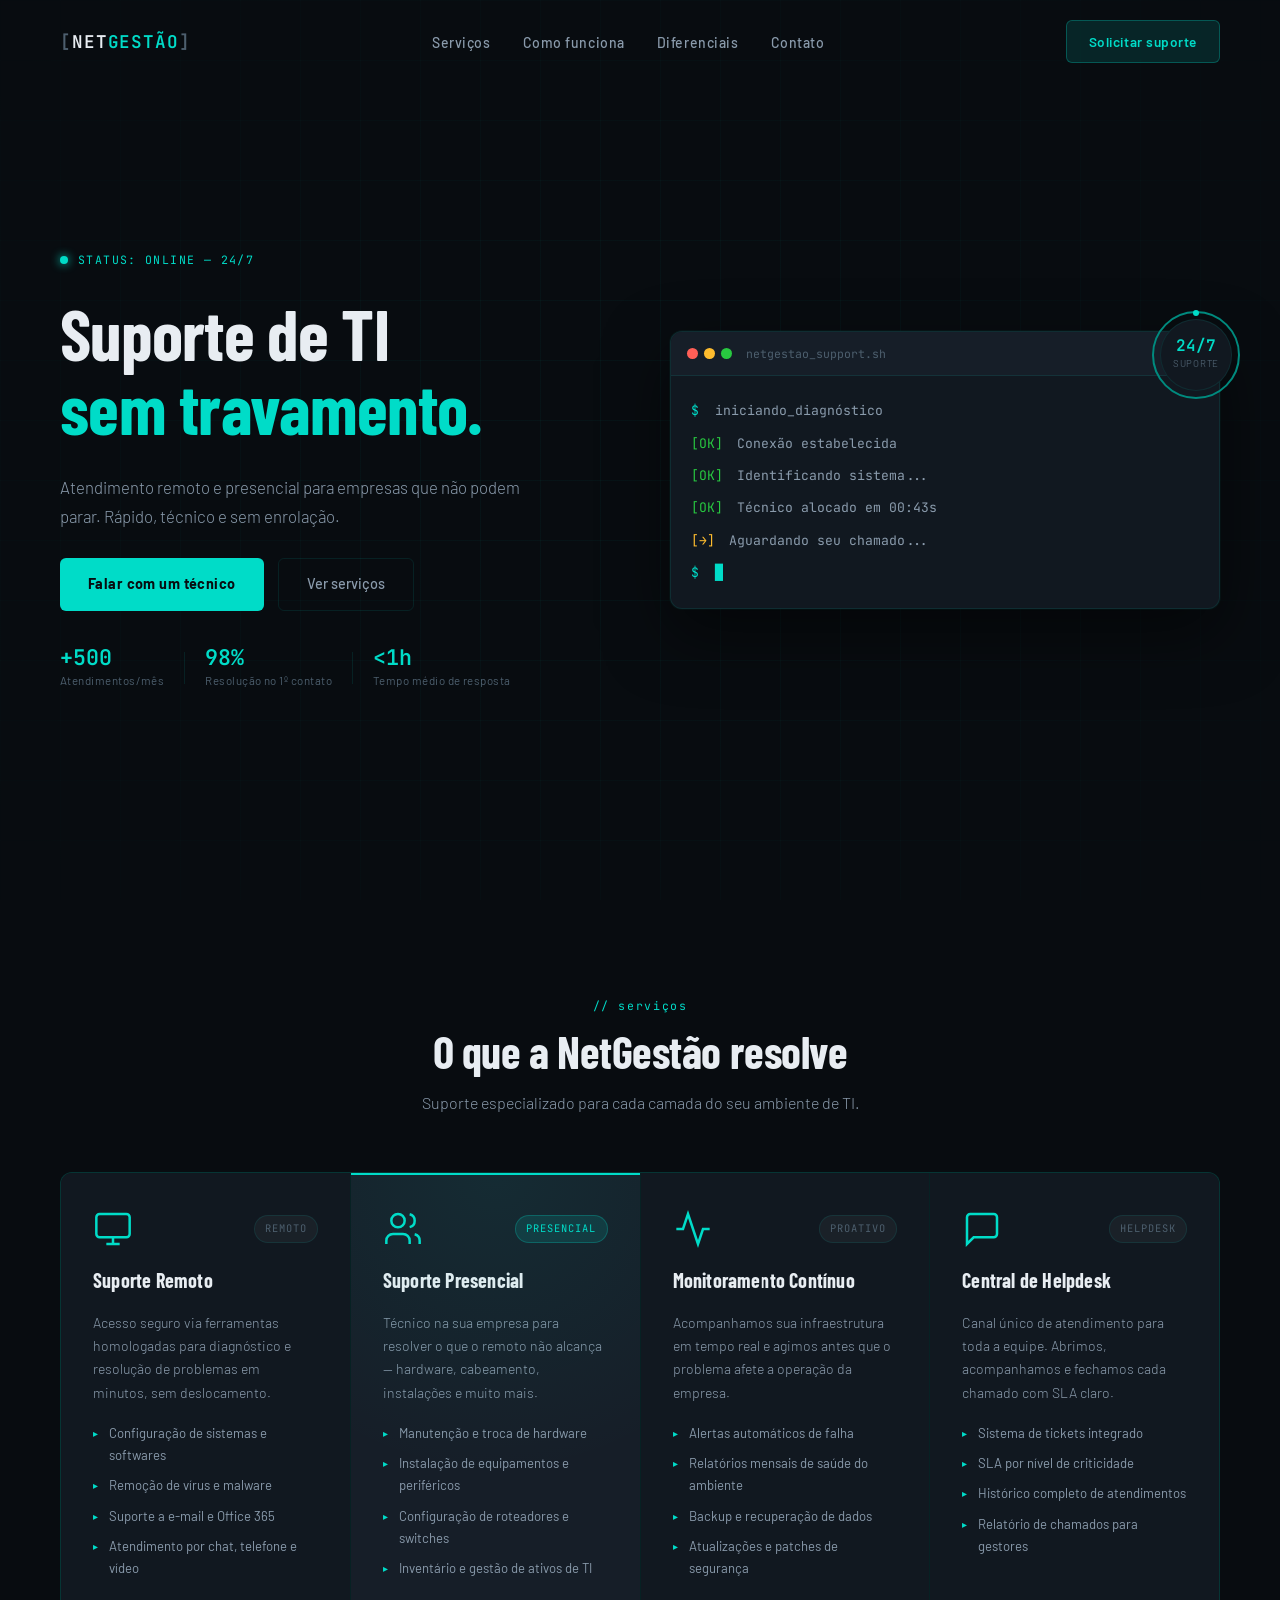
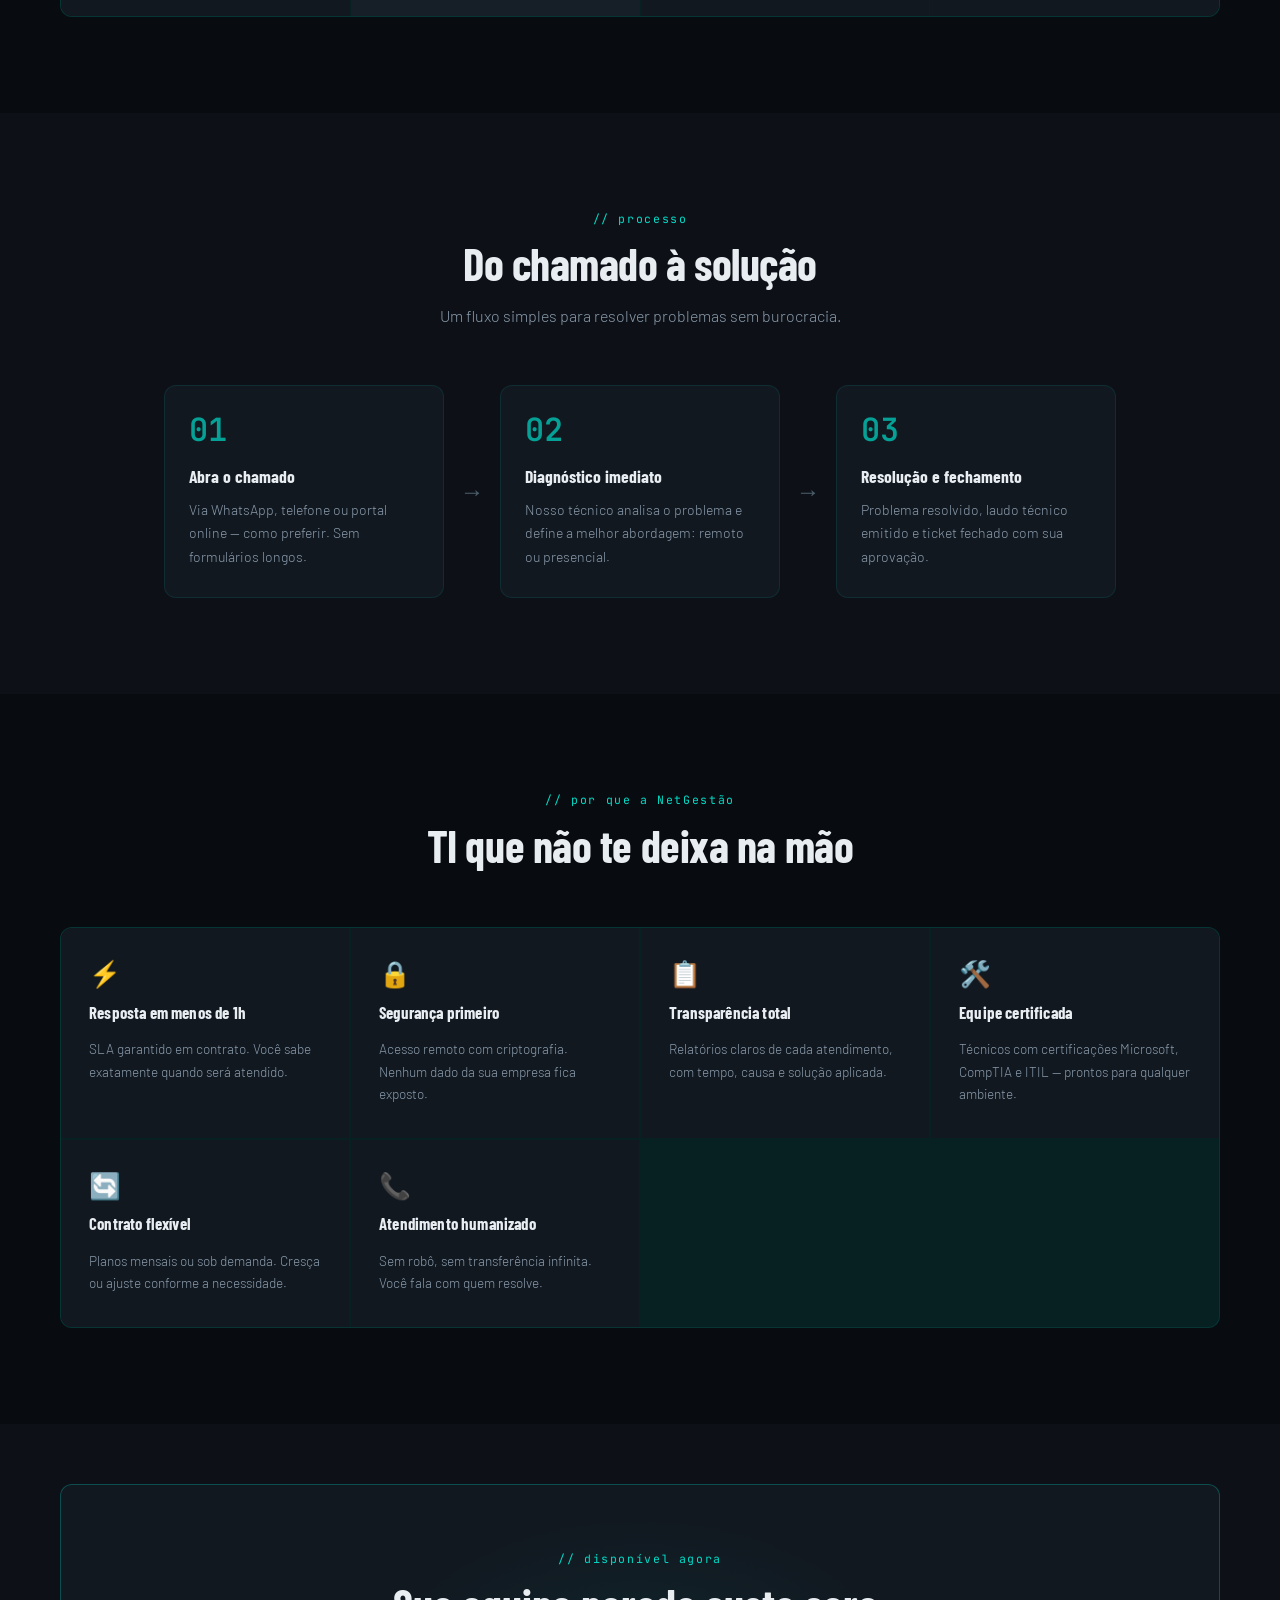
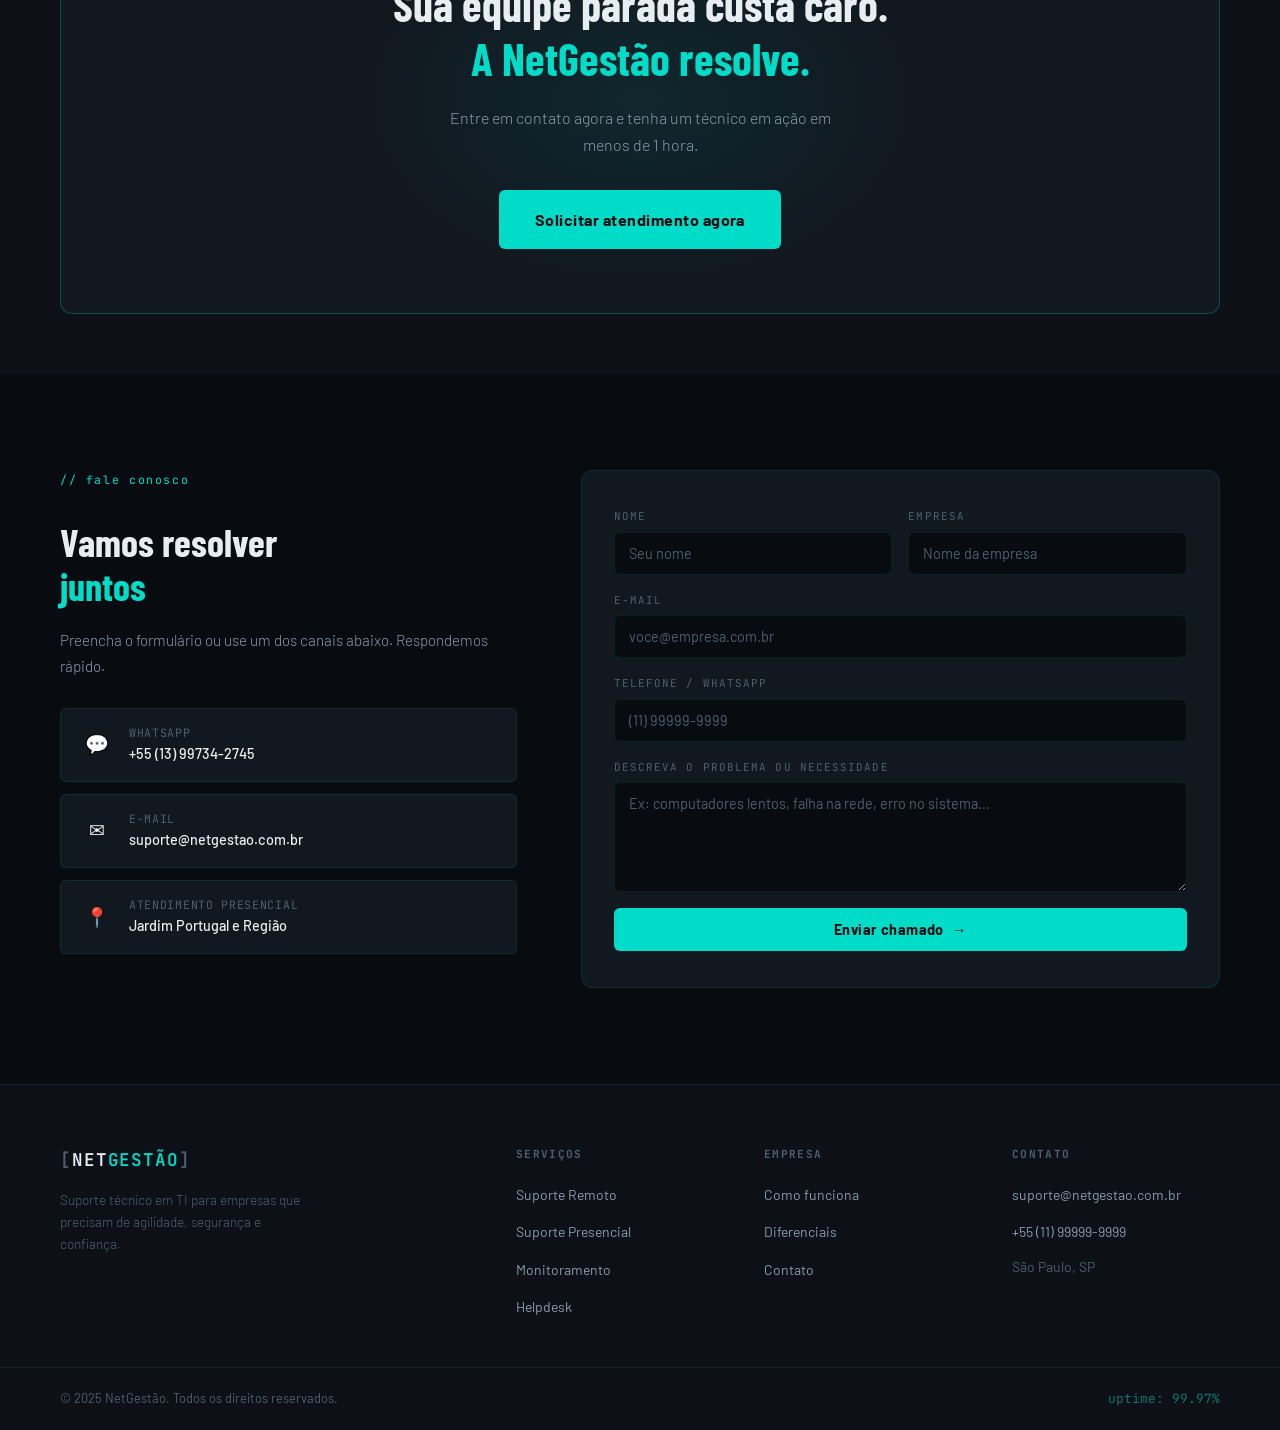
==== NetGestão/index.html @ e87f6acd "Add files via upload" ====
<!DOCTYPE html>
<html lang="pt-BR">
  <head>
    <meta charset="UTF-8" />
    <meta name="viewport" content="width=device-width, initial-scale=1.0" />
    <title>NetGestão — Suporte Técnico em TI</title>
    <link rel="preconnect" href="https://fonts.googleapis.com" />
    <link rel="preconnect" href="https://fonts.gstatic.com" crossorigin />
    <link
      href="https://fonts.googleapis.com/css2?family=JetBrains+Mono:wght@400;600&family=Barlow:wght@300;400;500;600;700&family=Barlow+Condensed:wght@600;700&display=swap"
      rel="stylesheet"
    />
    <link rel="stylesheet" href="netgestao.css" />
  </head>
  <body>
    <!-- NAV -->
    <nav id="navbar">
      <div class="container nav-inner">
        <a href="#" class="logo">
          <span class="logo-bracket">[</span>NET<span class="logo-accent"
            >GESTÃO</span
          ><span class="logo-bracket">]</span>
        </a>
        <ul class="nav-links">
          <li><a href="#servicos">Serviços</a></li>
          <li><a href="#como-funciona">Como funciona</a></li>
          <li><a href="#diferenciais">Diferenciais</a></li>
          <li><a href="#contato">Contato</a></li>
        </ul>
        <a href="#contato" class="btn-nav">Solicitar suporte</a>
      </div>
    </nav>

    <!-- HERO -->
    <header id="hero">
      <div class="hero-grid-overlay"></div>
      <div class="container hero-inner">
        <div class="hero-left">
          <div class="hero-tag">
            <span class="tag-dot"></span>
            <span class="tag-mono">STATUS: ONLINE — 24/7</span>
          </div>
          <h1>
            Suporte de TI<br /><span class="h1-accent">sem travamento.</span>
          </h1>
          <p class="hero-sub">
            Atendimento remoto e presencial para empresas que não podem parar.
            Rápido, técnico e sem enrolação.
          </p>
          <div class="hero-actions">
            <a href="#contato" class="btn-primary">Falar com um técnico</a>
            <a href="#servicos" class="btn-ghost">Ver serviços</a>
          </div>
          <div class="hero-stats">
            <div class="hstat">
              <span class="hstat-val">+500</span>
              <span class="hstat-label">Atendimentos/mês</span>
            </div>
            <div class="hstat-div"></div>
            <div class="hstat">
              <span class="hstat-val">98%</span>
              <span class="hstat-label">Resolução no 1º contato</span>
            </div>
            <div class="hstat-div"></div>
            <div class="hstat">
              <span class="hstat-val">&lt;1h</span>
              <span class="hstat-label">Tempo médio de resposta</span>
            </div>
          </div>
        </div>

        <div class="hero-right">
          <div class="terminal-card">
            <div class="terminal-bar">
              <span class="t-dot red"></span>
              <span class="t-dot yellow"></span>
              <span class="t-dot green"></span>
              <span class="t-title">netgestao_support.sh</span>
            </div>
            <div class="terminal-body">
              <div class="t-line">
                <span class="t-prompt">$</span> iniciando_diagnóstico
              </div>
              <div class="t-line t-delay-1">
                <span class="t-ok">[OK]</span> Conexão estabelecida
              </div>
              <div class="t-line t-delay-2">
                <span class="t-ok">[OK]</span> Identificando sistema...
              </div>
              <div class="t-line t-delay-3">
                <span class="t-ok">[OK]</span> Técnico alocado em 00:43s
              </div>
              <div class="t-line t-delay-4">
                <span class="t-warn">[→]</span> Aguardando seu chamado...
              </div>
              <div class="t-line t-delay-5">
                <span class="t-prompt">$</span>
                <span class="t-cursor-blink">█</span>
              </div>
            </div>
          </div>
          <div class="hero-badge-float">
            <div class="badge-ring"></div>
            <div class="badge-inner">
              <span class="badge-num">24/7</span>
              <span class="badge-text">Suporte</span>
            </div>
          </div>
        </div>
      </div>
    </header>

    <!-- SERVIÇOS -->
    <section id="servicos">
      <div class="container">
        <div class="section-header reveal">
          <span class="eyebrow">// serviços</span>
          <h2>O que a NetGestão resolve</h2>
          <p>Suporte especializado para cada camada do seu ambiente de TI.</p>
        </div>
        <div class="servicos-grid">
          <div class="servico-card reveal">
            <div class="sc-header">
              <div class="sc-icon">
                <svg
                  viewBox="0 0 24 24"
                  fill="none"
                  stroke="currentColor"
                  stroke-width="1.5"
                >
                  <rect x="2" y="3" width="20" height="14" rx="2" />
                  <path d="M8 21h8M12 17v4" />
                </svg>
              </div>
              <span class="sc-badge">Remoto</span>
            </div>
            <h3>Suporte Remoto</h3>
            <p>
              Acesso seguro via ferramentas homologadas para diagnóstico e
              resolução de problemas em minutos, sem deslocamento.
            </p>
            <ul class="sc-list">
              <li>Configuração de sistemas e softwares</li>
              <li>Remoção de vírus e malware</li>
              <li>Suporte a e-mail e Office 365</li>
              <li>Atendimento por chat, telefone e vídeo</li>
            </ul>
          </div>

          <div class="servico-card sc-destaque reveal">
            <div class="sc-header">
              <div class="sc-icon">
                <svg
                  viewBox="0 0 24 24"
                  fill="none"
                  stroke="currentColor"
                  stroke-width="1.5"
                >
                  <path d="M16 21v-2a4 4 0 0 0-4-4H6a4 4 0 0 0-4 4v2" />
                  <circle cx="9" cy="7" r="4" />
                  <path
                    d="M22 21v-2a4 4 0 0 0-3-3.87M16 3.13a4 4 0 0 1 0 7.75"
                  />
                </svg>
              </div>
              <span class="sc-badge sc-badge-accent">Presencial</span>
            </div>
            <h3>Suporte Presencial</h3>
            <p>
              Técnico na sua empresa para resolver o que o remoto não alcança —
              hardware, cabeamento, instalações e muito mais.
            </p>
            <ul class="sc-list">
              <li>Manutenção e troca de hardware</li>
              <li>Instalação de equipamentos e periféricos</li>
              <li>Configuração de roteadores e switches</li>
              <li>Inventário e gestão de ativos de TI</li>
            </ul>
          </div>

          <div class="servico-card reveal">
            <div class="sc-header">
              <div class="sc-icon">
                <svg
                  viewBox="0 0 24 24"
                  fill="none"
                  stroke="currentColor"
                  stroke-width="1.5"
                >
                  <path d="M22 12h-4l-3 9L9 3l-3 9H2" />
                </svg>
              </div>
              <span class="sc-badge">Proativo</span>
            </div>
            <h3>Monitoramento Contínuo</h3>
            <p>
              Acompanhamos sua infraestrutura em tempo real e agimos antes que o
              problema afete a operação da empresa.
            </p>
            <ul class="sc-list">
              <li>Alertas automáticos de falha</li>
              <li>Relatórios mensais de saúde do ambiente</li>
              <li>Backup e recuperação de dados</li>
              <li>Atualizações e patches de segurança</li>
            </ul>
          </div>

          <div class="servico-card reveal">
            <div class="sc-header">
              <div class="sc-icon">
                <svg
                  viewBox="0 0 24 24"
                  fill="none"
                  stroke="currentColor"
                  stroke-width="1.5"
                >
                  <path
                    d="M21 15a2 2 0 0 1-2 2H7l-4 4V5a2 2 0 0 1 2-2h14a2 2 0 0 1 2 2z"
                  />
                </svg>
              </div>
              <span class="sc-badge">Helpdesk</span>
            </div>
            <h3>Central de Helpdesk</h3>
            <p>
              Canal único de atendimento para toda a equipe. Abrimos,
              acompanhamos e fechamos cada chamado com SLA claro.
            </p>
            <ul class="sc-list">
              <li>Sistema de tickets integrado</li>
              <li>SLA por nível de criticidade</li>
              <li>Histórico completo de atendimentos</li>
              <li>Relatório de chamados para gestores</li>
            </ul>
          </div>
        </div>
      </div>
    </section>

    <!-- COMO FUNCIONA -->
    <section id="como-funciona" class="sect-alt">
      <div class="container">
        <div class="section-header reveal">
          <span class="eyebrow">// processo</span>
          <h2>Do chamado à solução</h2>
          <p>Um fluxo simples para resolver problemas sem burocracia.</p>
        </div>
        <div class="processo-steps">
          <div class="pstep reveal">
            <div class="pstep-num">01</div>
            <div class="pstep-content">
              <h4>Abra o chamado</h4>
              <p>
                Via WhatsApp, telefone ou portal online — como preferir. Sem
                formulários longos.
              </p>
            </div>
          </div>
          <div class="pstep-arrow reveal">→</div>
          <div class="pstep reveal">
            <div class="pstep-num">02</div>
            <div class="pstep-content">
              <h4>Diagnóstico imediato</h4>
              <p>
                Nosso técnico analisa o problema e define a melhor abordagem:
                remoto ou presencial.
              </p>
            </div>
          </div>
          <div class="pstep-arrow reveal">→</div>
          <div class="pstep reveal">
            <div class="pstep-num">03</div>
            <div class="pstep-content">
              <h4>Resolução e fechamento</h4>
              <p>
                Problema resolvido, laudo técnico emitido e ticket fechado com
                sua aprovação.
              </p>
            </div>
          </div>
        </div>
      </div>
    </section>

    <!-- DIFERENCIAIS -->
    <section id="diferenciais">
      <div class="container">
        <div class="section-header reveal">
          <span class="eyebrow">// por que a NetGestão</span>
          <h2>TI que não te deixa na mão</h2>
        </div>
        <div class="dif-grid">
          <div class="dif-item reveal">
            <div class="dif-icon">⚡</div>
            <h4>Resposta em menos de 1h</h4>
            <p>
              SLA garantido em contrato. Você sabe exatamente quando será
              atendido.
            </p>
          </div>
          <div class="dif-item reveal">
            <div class="dif-icon">🔒</div>
            <h4>Segurança primeiro</h4>
            <p>
              Acesso remoto com criptografia. Nenhum dado da sua empresa fica
              exposto.
            </p>
          </div>
          <div class="dif-item reveal">
            <div class="dif-icon">📋</div>
            <h4>Transparência total</h4>
            <p>
              Relatórios claros de cada atendimento, com tempo, causa e solução
              aplicada.
            </p>
          </div>
          <div class="dif-item reveal">
            <div class="dif-icon">🛠️</div>
            <h4>Equipe certificada</h4>
            <p>
              Técnicos com certificações Microsoft, CompTIA e ITIL — prontos
              para qualquer ambiente.
            </p>
          </div>
          <div class="dif-item reveal">
            <div class="dif-icon">🔄</div>
            <h4>Contrato flexível</h4>
            <p>
              Planos mensais ou sob demanda. Cresça ou ajuste conforme a
              necessidade.
            </p>
          </div>
          <div class="dif-item reveal">
            <div class="dif-icon">📞</div>
            <h4>Atendimento humanizado</h4>
            <p>
              Sem robô, sem transferência infinita. Você fala com quem resolve.
            </p>
          </div>
        </div>
      </div>
    </section>

    <!-- CTA BANNER -->
    <section id="cta-banner" class="sect-alt">
      <div class="container">
        <div class="cta-box reveal">
          <div class="cta-glow"></div>
          <div class="cta-content">
            <span class="eyebrow">// disponível agora</span>
            <h2>
              Sua equipe parada custa caro.<br /><em>A NetGestão resolve.</em>
            </h2>
            <p>
              Entre em contato agora e tenha um técnico em ação em menos de 1
              hora.
            </p>
            <a href="#contato" class="btn-primary btn-lg"
              >Solicitar atendimento agora</a
            >
          </div>
        </div>
      </div>
    </section>

    <!-- CONTATO -->
    <section id="contato">
      <div class="container contato-wrap">
        <div class="contato-info reveal">
          <span class="eyebrow">// fale conosco</span>
          <h2>Vamos resolver<br /><em>juntos</em></h2>
          <p>
            Preencha o formulário ou use um dos canais abaixo. Respondemos
            rápido.
          </p>
          <div class="contato-canais">
            <a href="https://wa.me/5513997342745" class="canal-item">
              <div class="canal-icon">💬</div>
              <div>
                <span class="canal-nome">WhatsApp</span>
                <span class="canal-val">+55 (13) 99734-2745</span>
              </div>
            </a>
            <a href="mailto:suporte@netgestao.com.br" class="canal-item">
              <div class="canal-icon">✉</div>
              <div>
                <span class="canal-nome">E-mail</span>
                <span class="canal-val">suporte@netgestao.com.br</span>
              </div>
            </a>
            <div class="canal-item">
              <div class="canal-icon">📍</div>
              <div>
                <span class="canal-nome">Atendimento presencial</span>
                <span class="canal-val">Jardim Portugal e Região</span>
              </div>
            </div>
          </div>
        </div>

        <form class="contato-form reveal" novalidate>
          <div class="form-row">
            <div class="form-group">
              <label for="nome">Nome</label>
              <input type="text" id="nome" placeholder="Seu nome" />
            </div>
            <div class="form-group">
              <label for="empresa">Empresa</label>
              <input type="text" id="empresa" placeholder="Nome da empresa" />
            </div>
          </div>
          <div class="form-group">
            <label for="email">E-mail</label>
            <input type="email" id="email" placeholder="voce@empresa.com.br" />
          </div>
          <div class="form-group">
            <label for="telefone">Telefone / WhatsApp</label>
            <input type="tel" id="telefone" placeholder="(11) 99999-9999" />
          </div>
          <div class="form-group">
            <label for="mensagem">Descreva o problema ou necessidade</label>
            <textarea
              id="mensagem"
              rows="4"
              placeholder="Ex: computadores lentos, falha na rede, erro no sistema..."
            ></textarea>
          </div>
          <button type="submit" class="btn-primary btn-full">
            Enviar chamado <span>→</span>
          </button>
        </form>
      </div>
    </section>

    <!-- FOOTER -->
    <footer>
      <div class="container footer-inner">
        <div class="footer-brand">
          <a href="#" class="logo">
            <span class="logo-bracket">[</span>NET<span class="logo-accent"
              >GESTÃO</span
            ><span class="logo-bracket">]</span>
          </a>
          <p>
            Suporte técnico em TI para empresas que precisam de agilidade,
            segurança e confiança.
          </p>
        </div>
        <div class="footer-col">
          <h5>Serviços</h5>
          <ul>
            <li><a href="#servicos">Suporte Remoto</a></li>
            <li><a href="#servicos">Suporte Presencial</a></li>
            <li><a href="#servicos">Monitoramento</a></li>
            <li><a href="#servicos">Helpdesk</a></li>
          </ul>
        </div>
        <div class="footer-col">
          <h5>Empresa</h5>
          <ul>
            <li><a href="#como-funciona">Como funciona</a></li>
            <li><a href="#diferenciais">Diferenciais</a></li>
            <li><a href="#contato">Contato</a></li>
          </ul>
        </div>
        <div class="footer-col">
          <h5>Contato</h5>
          <ul>
            <li>
              <a href="mailto:suporte@netgestao.com.br"
                >suporte@netgestao.com.br</a
              >
            </li>
            <li><a href="tel:+5511999999999">+55 (11) 99999-9999</a></li>
            <li>São Paulo, SP</li>
          </ul>
        </div>
      </div>
      <div class="footer-bottom">
        <div class="container">
          <span>© 2025 NetGestão. Todos os direitos reservados.</span>
          <span class="footer-mono">uptime: 99.97%</span>
        </div>
      </div>
    </footer>

    <script>
      const io = new IntersectionObserver(
        (entries) =>
          entries.forEach((e) => {
            if (e.isIntersecting) {
              e.target.classList.add("visible");
              io.unobserve(e.target);
            }
          }),
        { threshold: 0.1 }
      );
      document.querySelectorAll(".reveal").forEach((el) => io.observe(el));

      const nav = document.getElementById("navbar");
      window.addEventListener("scroll", () => {
        nav.classList.toggle("scrolled", window.scrollY > 50);
      });
    </script>
  </body>
</html>
---- NetGestão/netgestao.css ----
@import url("https://fonts.googleapis.com/css2?family=JetBrains+Mono:wght@400;600&family=Barlow:wght@300;400;500;600;700&family=Barlow+Condensed:wght@600;700&display=swap");

/* ══════════════════════════════════════
   TOKENS
══════════════════════════════════════ */
*,
*::before,
*::after {
  margin: 0;
  padding: 0;
  box-sizing: border-box;
}

:root {
  --bg: #080c10;
  --bg-alt: #0d1117;
  --surface: #111820;
  --surface-2: #161e28;
  --border: rgba(0, 220, 200, 0.1);
  --border-h: rgba(0, 220, 200, 0.28);

  --cyan: #00dcc8;
  --cyan-dim: rgba(0, 220, 200, 0.12);
  --cyan-glow: rgba(0, 220, 200, 0.2);
  --cyan-dark: #008a7e;

  --text-1: #e8edf2;
  --text-2: #8a9bac;
  --text-3: #4d5f6e;
  --mono: "JetBrains Mono", monospace;
  --sans: "Barlow", sans-serif;
  --cond: "Barlow Condensed", sans-serif;

  --r-sm: 6px;
  --r-md: 12px;
  --ease: cubic-bezier(0.22, 1, 0.36, 1);
  --t: 0.3s var(--ease);
}

html {
  scroll-behavior: smooth;
}

body {
  font-family: var(--sans);
  font-weight: 400;
  background: var(--bg);
  color: var(--text-1);
  line-height: 1.7;
  -webkit-font-smoothing: antialiased;
}

a {
  text-decoration: none;
  color: inherit;
}
img {
  max-width: 100%;
  display: block;
}

.container {
  width: min(92%, 1160px);
  margin-inline: auto;
}

/* ══════════════════════════════════════
   REVEAL ANIMATION
══════════════════════════════════════ */
.reveal {
  opacity: 0;
  transform: translateY(22px);
  transition: opacity 0.55s var(--ease), transform 0.55s var(--ease);
}
.reveal.visible {
  opacity: 1;
  transform: translateY(0);
}

/* ══════════════════════════════════════
   NAV
══════════════════════════════════════ */
#navbar {
  position: fixed;
  top: 0;
  left: 0;
  right: 0;
  z-index: 100;
  padding: 20px 0;
  transition: background var(--t), padding var(--t), border-color var(--t);
  border-bottom: 1px solid transparent;
}
#navbar.scrolled {
  background: rgba(8, 12, 16, 0.95);
  backdrop-filter: blur(16px);
  padding: 14px 0;
  border-color: var(--border);
}

.nav-inner {
  display: flex;
  align-items: center;
  gap: 40px;
}

.logo {
  font-family: var(--mono);
  font-size: 1.1rem;
  font-weight: 600;
  color: var(--text-1);
  letter-spacing: 0.05em;
  white-space: nowrap;
}
.logo-bracket {
  color: var(--text-3);
}
.logo-accent {
  color: var(--cyan);
}

.nav-links {
  display: flex;
  list-style: none;
  gap: 32px;
  margin-left: auto;
}
.nav-links a {
  font-size: 0.875rem;
  font-weight: 500;
  color: var(--text-2);
  letter-spacing: 0.04em;
  transition: color var(--t);
  position: relative;
}
.nav-links a::after {
  content: "";
  position: absolute;
  bottom: -3px;
  left: 0;
  width: 0;
  height: 1px;
  background: var(--cyan);
  transition: width var(--t);
}
.nav-links a:hover {
  color: var(--cyan);
}
.nav-links a:hover::after {
  width: 100%;
}

.btn-nav {
  margin-left: auto;
  padding: 9px 22px;
  background: var(--cyan-dim);
  border: 1px solid var(--border-h);
  border-radius: var(--r-sm);
  color: var(--cyan);
  font-size: 0.85rem;
  font-weight: 600;
  font-family: var(--sans);
  letter-spacing: 0.04em;
  transition: background var(--t), border-color var(--t);
  white-space: nowrap;
}
.btn-nav:hover {
  background: rgba(0, 220, 200, 0.2);
  border-color: var(--cyan);
}

/* ══════════════════════════════════════
   BUTTONS
══════════════════════════════════════ */
.btn-primary {
  display: inline-flex;
  align-items: center;
  gap: 8px;
  padding: 13px 28px;
  background: var(--cyan);
  color: var(--bg);
  font-family: var(--sans);
  font-size: 0.9rem;
  font-weight: 700;
  border-radius: var(--r-sm);
  border: none;
  cursor: pointer;
  transition: background var(--t), transform var(--t), box-shadow var(--t);
  letter-spacing: 0.03em;
}
.btn-primary:hover {
  background: #1ffde8;
  transform: translateY(-2px);
  box-shadow: 0 8px 28px rgba(0, 220, 200, 0.3);
}
.btn-primary:active {
  transform: translateY(0);
}

.btn-ghost {
  display: inline-flex;
  align-items: center;
  gap: 6px;
  padding: 13px 28px;
  background: transparent;
  color: var(--text-2);
  font-size: 0.9rem;
  font-weight: 500;
  border: 1px solid var(--border);
  border-radius: var(--r-sm);
  transition: color var(--t), border-color var(--t);
}
.btn-ghost:hover {
  color: var(--text-1);
  border-color: var(--border-h);
}

.btn-lg {
  padding: 16px 36px;
  font-size: 1rem;
}
.btn-full {
  width: 100%;
  justify-content: center;
}

/* ══════════════════════════════════════
   HERO
══════════════════════════════════════ */
#hero {
  min-height: 100vh;
  display: flex;
  align-items: center;
  padding: 120px 0 80px;
  position: relative;
  overflow: hidden;
  background: var(--bg);
}

.hero-grid-overlay {
  position: absolute;
  inset: 0;
  background-image: linear-gradient(
      rgba(0, 220, 200, 0.04) 1px,
      transparent 1px
    ),
    linear-gradient(90deg, rgba(0, 220, 200, 0.04) 1px, transparent 1px);
  background-size: 60px 60px;
  mask-image: radial-gradient(
    ellipse 70% 80% at 50% 50%,
    black 20%,
    transparent 100%
  );
  pointer-events: none;
}

.hero-inner {
  display: grid;
  grid-template-columns: 1fr 1fr;
  gap: 60px;
  align-items: center;
}

/* Hero Left */
.hero-left {
  display: flex;
  flex-direction: column;
  gap: 28px;
}

.hero-tag {
  display: inline-flex;
  align-items: center;
  gap: 10px;
  font-family: var(--mono);
  font-size: 0.72rem;
  color: var(--cyan);
  letter-spacing: 0.12em;
  animation: fadeUp 0.6s var(--ease) both;
}
.tag-dot {
  width: 8px;
  height: 8px;
  border-radius: 50%;
  background: var(--cyan);
  box-shadow: 0 0 10px var(--cyan);
  animation: pulse 2s infinite;
}
@keyframes pulse {
  0%,
  100% {
    opacity: 1;
    box-shadow: 0 0 8px var(--cyan);
  }
  50% {
    opacity: 0.5;
    box-shadow: 0 0 3px var(--cyan);
  }
}

#hero h1 {
  font-family: var(--cond);
  font-size: clamp(2.8rem, 5.5vw, 4.6rem);
  font-weight: 700;
  line-height: 1.05;
  color: var(--text-1);
  letter-spacing: -0.01em;
  animation: fadeUp 0.6s 0.1s var(--ease) both;
}
.h1-accent {
  color: var(--cyan);
  display: block;
}

.hero-sub {
  font-size: 1.05rem;
  font-weight: 300;
  color: var(--text-2);
  max-width: 480px;
  animation: fadeUp 0.6s 0.2s var(--ease) both;
}

.hero-actions {
  display: flex;
  gap: 14px;
  flex-wrap: wrap;
  animation: fadeUp 0.6s 0.3s var(--ease) both;
}

.hero-stats {
  display: flex;
  align-items: center;
  gap: 20px;
  padding-top: 8px;
  animation: fadeUp 0.6s 0.4s var(--ease) both;
}
.hstat {
  display: flex;
  flex-direction: column;
  gap: 2px;
}
.hstat-val {
  font-family: var(--mono);
  font-size: 1.35rem;
  font-weight: 600;
  color: var(--cyan);
  line-height: 1;
}
.hstat-label {
  font-size: 0.72rem;
  color: var(--text-3);
  letter-spacing: 0.04em;
}
.hstat-div {
  width: 1px;
  height: 32px;
  background: var(--border);
}

/* Terminal */
.hero-right {
  position: relative;
  animation: fadeUp 0.7s 0.2s var(--ease) both;
}

.terminal-card {
  background: var(--surface);
  border: 1px solid var(--border);
  border-radius: var(--r-md);
  overflow: hidden;
  box-shadow: 0 24px 64px rgba(0, 0, 0, 0.5), 0 0 0 1px rgba(0, 220, 200, 0.05);
}
.terminal-bar {
  display: flex;
  align-items: center;
  gap: 6px;
  padding: 12px 16px;
  background: var(--surface-2);
  border-bottom: 1px solid var(--border);
}
.t-dot {
  width: 11px;
  height: 11px;
  border-radius: 50%;
}
.t-dot.red {
  background: #ff5f57;
}
.t-dot.yellow {
  background: #febc2e;
}
.t-dot.green {
  background: #28c840;
}
.t-title {
  font-family: var(--mono);
  font-size: 0.72rem;
  color: var(--text-3);
  margin-left: 8px;
}
.terminal-body {
  padding: 24px 20px;
  display: flex;
  flex-direction: column;
  gap: 10px;
}
.t-line {
  font-family: var(--mono);
  font-size: 0.82rem;
  color: var(--text-2);
  opacity: 0;
  animation: termLine 0.4s var(--ease) forwards;
}
.t-line:nth-child(1) {
  animation-delay: 0.3s;
}
.t-delay-1 {
  animation-delay: 0.9s;
}
.t-delay-2 {
  animation-delay: 1.5s;
}
.t-delay-3 {
  animation-delay: 2.1s;
}
.t-delay-4 {
  animation-delay: 2.7s;
}
.t-delay-5 {
  animation-delay: 3.3s;
}

@keyframes termLine {
  from {
    opacity: 0;
    transform: translateX(-6px);
  }
  to {
    opacity: 1;
    transform: translateX(0);
  }
}

.t-prompt {
  color: var(--cyan);
  margin-right: 8px;
}
.t-ok {
  color: #28c840;
  margin-right: 6px;
}
.t-warn {
  color: #febc2e;
  margin-right: 6px;
}
.t-cursor-blink {
  color: var(--cyan);
  animation: blink 1s step-end infinite;
}
@keyframes blink {
  0%,
  100% {
    opacity: 1;
  }
  50% {
    opacity: 0;
  }
}

/* Badge flutuante */
.hero-badge-float {
  position: absolute;
  top: -20px;
  right: -20px;
  width: 88px;
  height: 88px;
  display: flex;
  align-items: center;
  justify-content: center;
}
.badge-ring {
  position: absolute;
  inset: 0;
  border-radius: 50%;
  border: 2px solid var(--cyan-dark);
  animation: spin 8s linear infinite;
}
.badge-ring::before {
  content: "";
  position: absolute;
  top: -3px;
  left: 50%;
  transform: translateX(-50%);
  width: 6px;
  height: 6px;
  border-radius: 50%;
  background: var(--cyan);
}
@keyframes spin {
  to {
    transform: rotate(360deg);
  }
}
.badge-inner {
  display: flex;
  flex-direction: column;
  align-items: center;
  background: var(--surface);
  border: 1px solid var(--border);
  border-radius: 50%;
  width: 72px;
  height: 72px;
  justify-content: center;
  gap: 1px;
}
.badge-num {
  font-family: var(--mono);
  font-size: 1rem;
  font-weight: 600;
  color: var(--cyan);
  line-height: 1;
}
.badge-text {
  font-size: 0.6rem;
  color: var(--text-3);
  letter-spacing: 0.08em;
  text-transform: uppercase;
}

/* ══════════════════════════════════════
   SECTION SHARED
══════════════════════════════════════ */
section {
  padding: 96px 0;
}
.sect-alt {
  background: var(--bg-alt);
}
.section-header {
  text-align: center;
  margin-bottom: 56px;
}
.section-header p {
  color: var(--text-2);
  font-size: 1rem;
  font-weight: 300;
  max-width: 480px;
  margin: 12px auto 0;
}
.section-header h2 {
  font-family: var(--cond);
  font-size: clamp(1.9rem, 3.5vw, 2.8rem);
  font-weight: 700;
  color: var(--text-1);
  letter-spacing: -0.01em;
  line-height: 1.15;
}

.eyebrow {
  font-family: var(--mono);
  font-size: 0.72rem;
  color: var(--cyan);
  letter-spacing: 0.14em;
  display: block;
  margin-bottom: 10px;
}

/* ══════════════════════════════════════
   SERVIÇOS
══════════════════════════════════════ */
#servicos {
  background: var(--bg);
}

.servicos-grid {
  display: grid;
  grid-template-columns: repeat(auto-fit, minmax(260px, 1fr));
  gap: 1px;
  background: var(--border);
  border: 1px solid var(--border);
  border-radius: var(--r-md);
  overflow: hidden;
}

.servico-card {
  background: var(--surface);
  padding: 36px 32px;
  display: flex;
  flex-direction: column;
  gap: 14px;
  transition: background var(--t);
  position: relative;
}
.servico-card::before {
  content: "";
  position: absolute;
  top: 0;
  left: 0;
  right: 0;
  height: 2px;
  background: var(--cyan);
  transform: scaleX(0);
  transition: transform 0.4s var(--ease);
}
.servico-card:hover {
  background: var(--surface-2);
}
.servico-card:hover::before {
  transform: scaleX(1);
}

.sc-destaque {
  background: var(--surface-2);
  position: relative;
  overflow: hidden;
}
.sc-destaque::after {
  content: "";
  position: absolute;
  inset: 0;
  background: radial-gradient(
    circle at 50% 0%,
    rgba(0, 220, 200, 0.07) 0%,
    transparent 65%
  );
  pointer-events: none;
}
.sc-destaque::before {
  transform: scaleX(1);
}

.sc-header {
  display: flex;
  align-items: center;
  justify-content: space-between;
}
.sc-icon {
  width: 40px;
  height: 40px;
  color: var(--cyan);
}
.sc-icon svg {
  width: 100%;
  height: 100%;
}

.sc-badge {
  font-family: var(--mono);
  font-size: 0.65rem;
  letter-spacing: 0.1em;
  text-transform: uppercase;
  color: var(--text-3);
  background: rgba(255, 255, 255, 0.04);
  border: 1px solid var(--border);
  padding: 4px 10px;
  border-radius: 20px;
}
.sc-badge-accent {
  color: var(--cyan);
  border-color: rgba(0, 220, 200, 0.25);
  background: var(--cyan-dim);
}

.servico-card h3 {
  font-family: var(--cond);
  font-size: 1.25rem;
  font-weight: 700;
  color: var(--text-1);
  letter-spacing: 0.01em;
}
.servico-card p {
  font-size: 0.875rem;
  color: var(--text-2);
  font-weight: 300;
  line-height: 1.65;
}

.sc-list {
  list-style: none;
  display: flex;
  flex-direction: column;
  gap: 8px;
  margin-top: 4px;
}
.sc-list li {
  font-size: 0.82rem;
  color: var(--text-2);
  padding-left: 16px;
  position: relative;
}
.sc-list li::before {
  content: "▸";
  position: absolute;
  left: 0;
  color: var(--cyan);
  font-size: 0.65rem;
  top: 3px;
}

/* ══════════════════════════════════════
   COMO FUNCIONA
══════════════════════════════════════ */
.processo-steps {
  display: flex;
  align-items: center;
  justify-content: center;
  gap: 16px;
  flex-wrap: wrap;
}

.pstep {
  flex: 1;
  min-width: 200px;
  max-width: 280px;
  display: flex;
  flex-direction: column;
  gap: 16px;
  background: var(--surface);
  border: 1px solid var(--border);
  border-radius: var(--r-md);
  padding: 28px 24px;
  transition: border-color var(--t), box-shadow var(--t);
}
.pstep:hover {
  border-color: var(--border-h);
  box-shadow: 0 0 32px rgba(0, 220, 200, 0.07);
}
.pstep-num {
  font-family: var(--mono);
  font-size: 2rem;
  font-weight: 600;
  color: var(--cyan);
  line-height: 1;
  opacity: 0.7;
}
.pstep-content h4 {
  font-family: var(--cond);
  font-size: 1.1rem;
  font-weight: 700;
  color: var(--text-1);
  margin-bottom: 6px;
}
.pstep-content p {
  font-size: 0.875rem;
  color: var(--text-2);
  font-weight: 300;
}
.pstep-arrow {
  font-size: 1.5rem;
  color: var(--text-3);
  flex-shrink: 0;
  align-self: center;
}

/* ══════════════════════════════════════
   DIFERENCIAIS
══════════════════════════════════════ */
#diferenciais {
  background: var(--bg);
}

.dif-grid {
  display: grid;
  grid-template-columns: repeat(auto-fit, minmax(240px, 1fr));
  gap: 2px;
  background: var(--border);
  border: 1px solid var(--border);
  border-radius: var(--r-md);
  overflow: hidden;
}

.dif-item {
  background: var(--surface);
  padding: 32px 28px;
  display: flex;
  flex-direction: column;
  gap: 12px;
  transition: background var(--t);
}
.dif-item:hover {
  background: var(--surface-2);
}

.dif-icon {
  font-size: 1.6rem;
  line-height: 1;
}
.dif-item h4 {
  font-family: var(--cond);
  font-size: 1.05rem;
  font-weight: 700;
  color: var(--text-1);
  letter-spacing: 0.01em;
}
.dif-item p {
  font-size: 0.85rem;
  color: var(--text-2);
  font-weight: 300;
  line-height: 1.65;
}

/* ══════════════════════════════════════
   CTA BANNER
══════════════════════════════════════ */
#cta-banner {
  padding: 60px 0;
}

.cta-box {
  position: relative;
  background: var(--surface);
  border: 1px solid var(--border-h);
  border-radius: var(--r-md);
  padding: 64px 48px;
  text-align: center;
  overflow: hidden;
}
.cta-glow {
  position: absolute;
  top: 50%;
  left: 50%;
  transform: translate(-50%, -50%);
  width: 600px;
  height: 400px;
  background: radial-gradient(
    ellipse,
    rgba(0, 220, 200, 0.08) 0%,
    transparent 65%
  );
  pointer-events: none;
}
.cta-content {
  position: relative;
  z-index: 1;
}
.cta-content h2 {
  font-family: var(--cond);
  font-size: clamp(1.8rem, 3.5vw, 2.8rem);
  font-weight: 700;
  color: var(--text-1);
  line-height: 1.2;
  margin: 10px 0 18px;
}
.cta-content h2 em {
  color: var(--cyan);
  font-style: normal;
}
.cta-content p {
  color: var(--text-2);
  font-size: 1rem;
  font-weight: 300;
  margin-bottom: 32px;
  max-width: 420px;
  margin-inline: auto;
  margin-bottom: 32px;
}

/* ══════════════════════════════════════
   CONTATO
══════════════════════════════════════ */
#contato {
  background: var(--bg);
}

.contato-wrap {
  display: grid;
  grid-template-columns: 1fr 1.4fr;
  gap: 64px;
  align-items: start;
}

.contato-info {
  display: flex;
  flex-direction: column;
  gap: 20px;
}
.contato-info h2 {
  font-family: var(--cond);
  font-size: clamp(1.9rem, 3vw, 2.6rem);
  font-weight: 700;
  color: var(--text-1);
  line-height: 1.15;
}
.contato-info h2 em {
  color: var(--cyan);
  font-style: normal;
}
.contato-info > p {
  font-size: 0.95rem;
  color: var(--text-2);
  font-weight: 300;
}

.contato-canais {
  display: flex;
  flex-direction: column;
  gap: 12px;
  margin-top: 8px;
}
.canal-item {
  display: flex;
  align-items: center;
  gap: 14px;
  padding: 14px 18px;
  background: var(--surface);
  border: 1px solid var(--border);
  border-radius: var(--r-sm);
  transition: border-color var(--t), background var(--t);
}
.canal-item:hover {
  border-color: var(--border-h);
  background: var(--surface-2);
}
.canal-icon {
  font-size: 1.2rem;
  flex-shrink: 0;
  width: 36px;
  text-align: center;
}
.canal-nome {
  display: block;
  font-size: 0.72rem;
  color: var(--text-3);
  letter-spacing: 0.06em;
  text-transform: uppercase;
  font-family: var(--mono);
}
.canal-val {
  display: block;
  font-size: 0.9rem;
  color: var(--text-1);
  font-weight: 500;
}

/* Form */
.contato-form {
  display: flex;
  flex-direction: column;
  gap: 16px;
  background: var(--surface);
  border: 1px solid var(--border);
  border-radius: var(--r-md);
  padding: 36px 32px;
}
.form-row {
  display: grid;
  grid-template-columns: 1fr 1fr;
  gap: 16px;
}
.form-group {
  display: flex;
  flex-direction: column;
  gap: 6px;
}
.form-group label {
  font-family: var(--mono);
  font-size: 0.68rem;
  letter-spacing: 0.1em;
  text-transform: uppercase;
  color: var(--text-3);
}
.form-group input,
.form-group textarea {
  background: var(--bg);
  border: 1px solid var(--border);
  border-radius: var(--r-sm);
  padding: 12px 14px;
  font-family: var(--sans);
  font-size: 0.9rem;
  color: var(--text-1);
  outline: none;
  transition: border-color var(--t), box-shadow var(--t);
}
.form-group input::placeholder,
.form-group textarea::placeholder {
  color: var(--text-3);
}
.form-group input:focus,
.form-group textarea:focus {
  border-color: rgba(0, 220, 200, 0.4);
  box-shadow: 0 0 0 3px rgba(0, 220, 200, 0.07);
}
.form-group textarea {
  resize: vertical;
  min-height: 110px;
}

/* ══════════════════════════════════════
   FOOTER
══════════════════════════════════════ */
footer {
  background: var(--bg-alt);
  border-top: 1px solid var(--border);
  padding-top: 60px;
}
.footer-inner {
  display: grid;
  grid-template-columns: 2fr 1fr 1fr 1fr;
  gap: 40px;
  padding-bottom: 48px;
}
.footer-brand .logo {
  margin-bottom: 14px;
  display: inline-block;
}
.footer-brand p {
  font-size: 0.85rem;
  color: var(--text-3);
  font-weight: 300;
  max-width: 260px;
  line-height: 1.6;
}
.footer-col h5 {
  font-family: var(--mono);
  font-size: 0.7rem;
  letter-spacing: 0.12em;
  text-transform: uppercase;
  color: var(--text-3);
  margin-bottom: 16px;
}
.footer-col ul {
  list-style: none;
  display: flex;
  flex-direction: column;
  gap: 10px;
}
.footer-col ul li a {
  font-size: 0.875rem;
  color: var(--text-2);
  transition: color var(--t);
}
.footer-col ul li a:hover {
  color: var(--cyan);
}
.footer-col ul li:not(:has(a)) {
  font-size: 0.875rem;
  color: var(--text-3);
}

.footer-bottom {
  border-top: 1px solid var(--border);
  padding: 20px 0;
}
.footer-bottom .container {
  display: flex;
  justify-content: space-between;
  align-items: center;
}
.footer-bottom span {
  font-size: 0.8rem;
  color: var(--text-3);
}
.footer-mono {
  font-family: var(--mono) !important;
  color: var(--cyan) !important;
  opacity: 0.5;
}

/* ══════════════════════════════════════
   KEYFRAMES
══════════════════════════════════════ */
@keyframes fadeUp {
  from {
    opacity: 0;
    transform: translateY(20px);
  }
  to {
    opacity: 1;
    transform: translateY(0);
  }
}

/* ══════════════════════════════════════
   RESPONSIVE
══════════════════════════════════════ */
@media (max-width: 960px) {
  .hero-inner {
    grid-template-columns: 1fr;
    gap: 48px;
  }
  .hero-right {
    max-width: 480px;
    margin: 0 auto;
  }
  .hero-badge-float {
    right: 0;
    top: -16px;
  }
  .contato-wrap {
    grid-template-columns: 1fr;
    gap: 40px;
  }
  .footer-inner {
    grid-template-columns: 1fr 1fr;
    gap: 32px;
  }
  .footer-brand {
    grid-column: span 2;
  }
}

@media (max-width: 640px) {
  #navbar {
    padding: 14px 0;
  }
  .nav-links {
    display: none;
  }
  .btn-nav {
    margin-left: auto;
  }

  section {
    padding: 64px 0;
  }

  .hero-stats {
    flex-wrap: wrap;
    gap: 16px;
  }
  .hstat-div {
    display: none;
  }

  .processo-steps {
    flex-direction: column;
    align-items: stretch;
  }
  .pstep {
    max-width: 100%;
  }
  .pstep-arrow {
    transform: rotate(90deg);
    text-align: center;
  }

  .form-row {
    grid-template-columns: 1fr;
  }
  .contato-form {
    padding: 24px 20px;
  }

  .footer-inner {
    grid-template-columns: 1fr;
  }
  .footer-brand {
    grid-column: span 1;
  }

  .cta-box {
    padding: 40px 24px;
  }

  .footer-bottom .container {
    flex-direction: column;
    gap: 8px;
    text-align: center;
  }
}
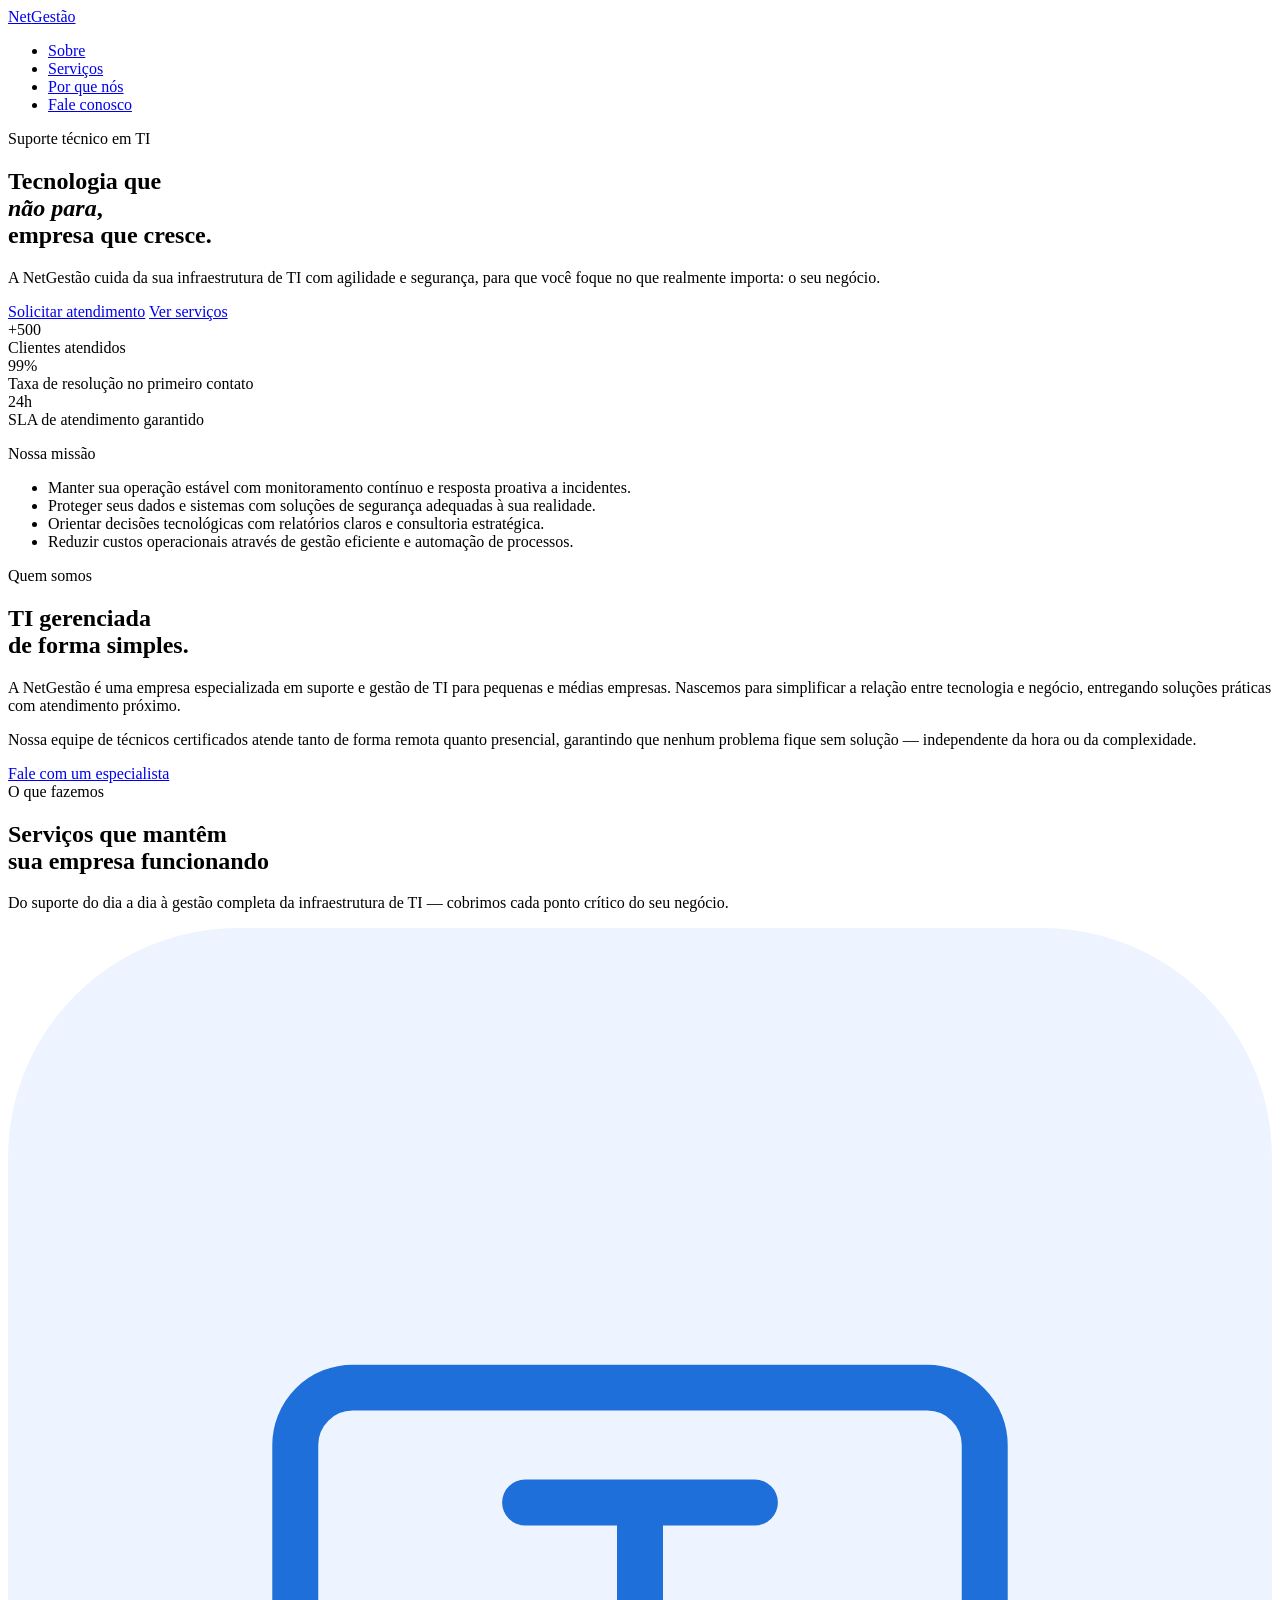
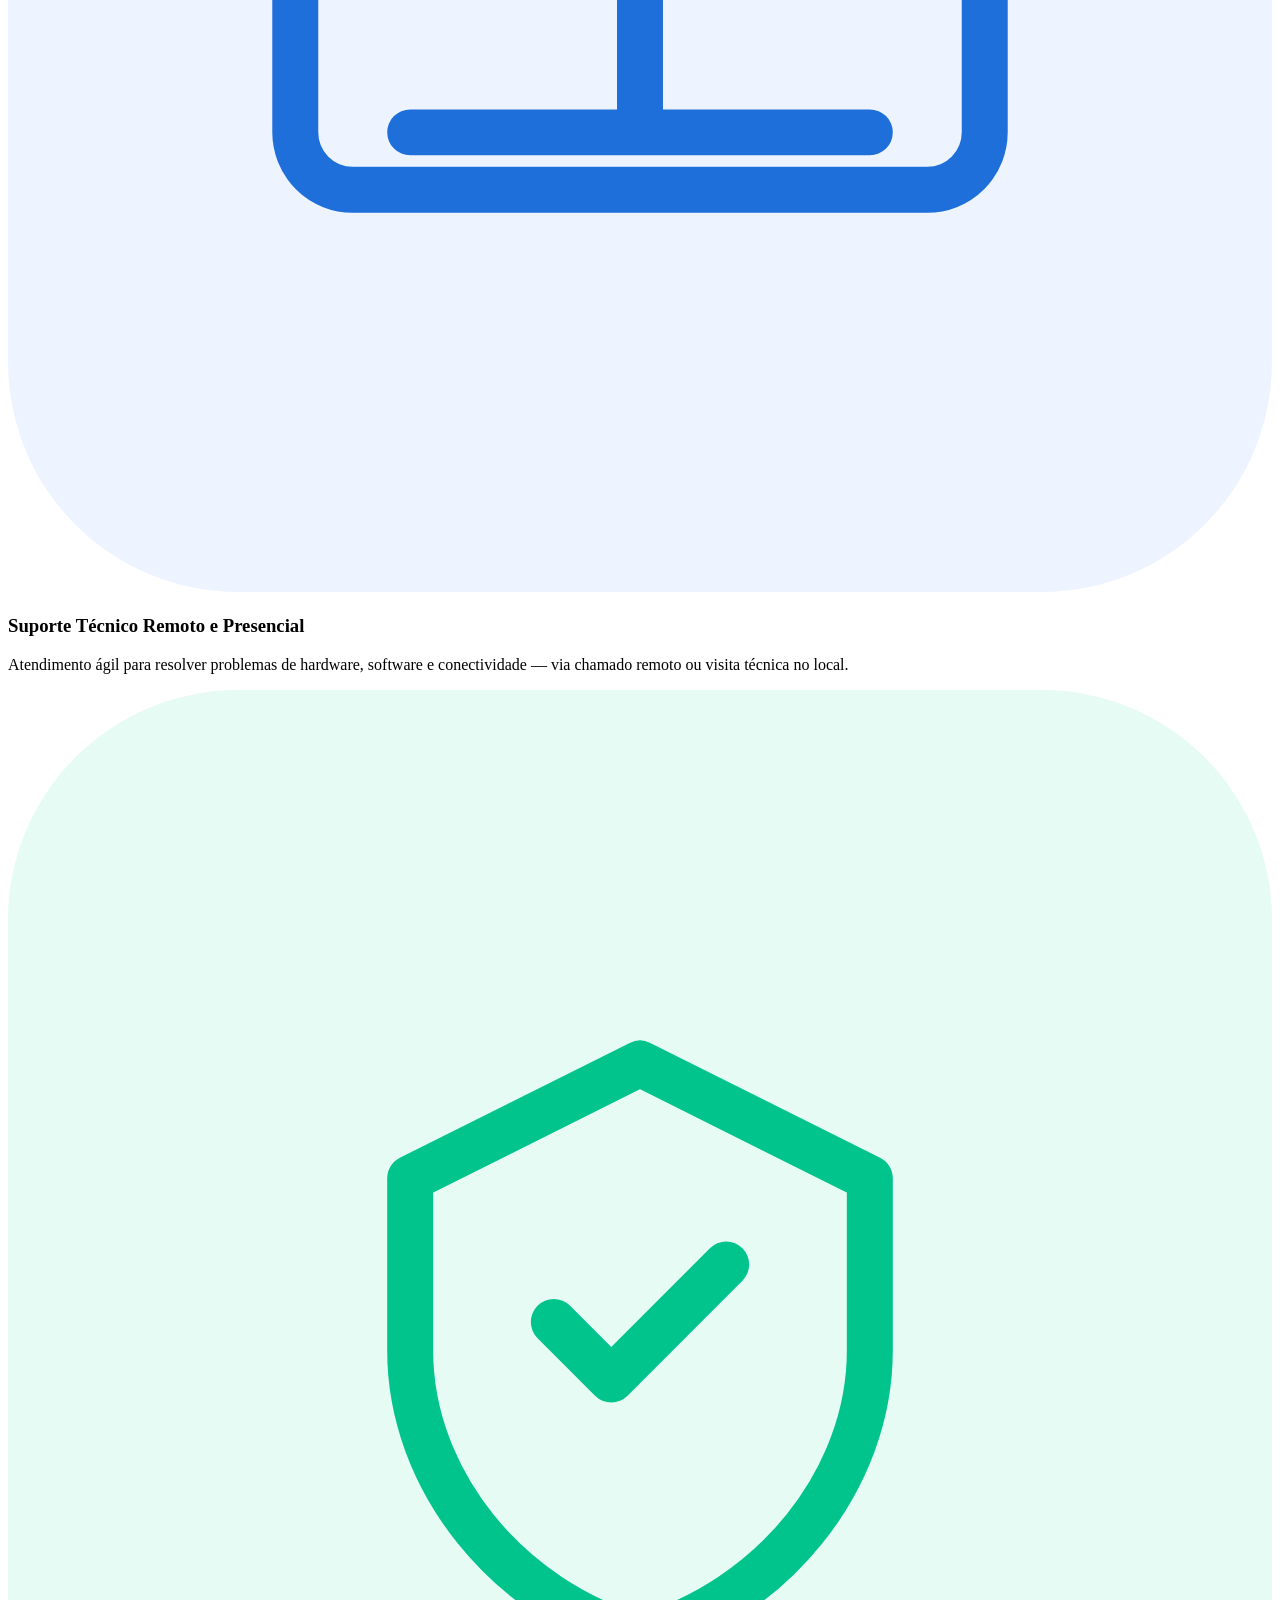
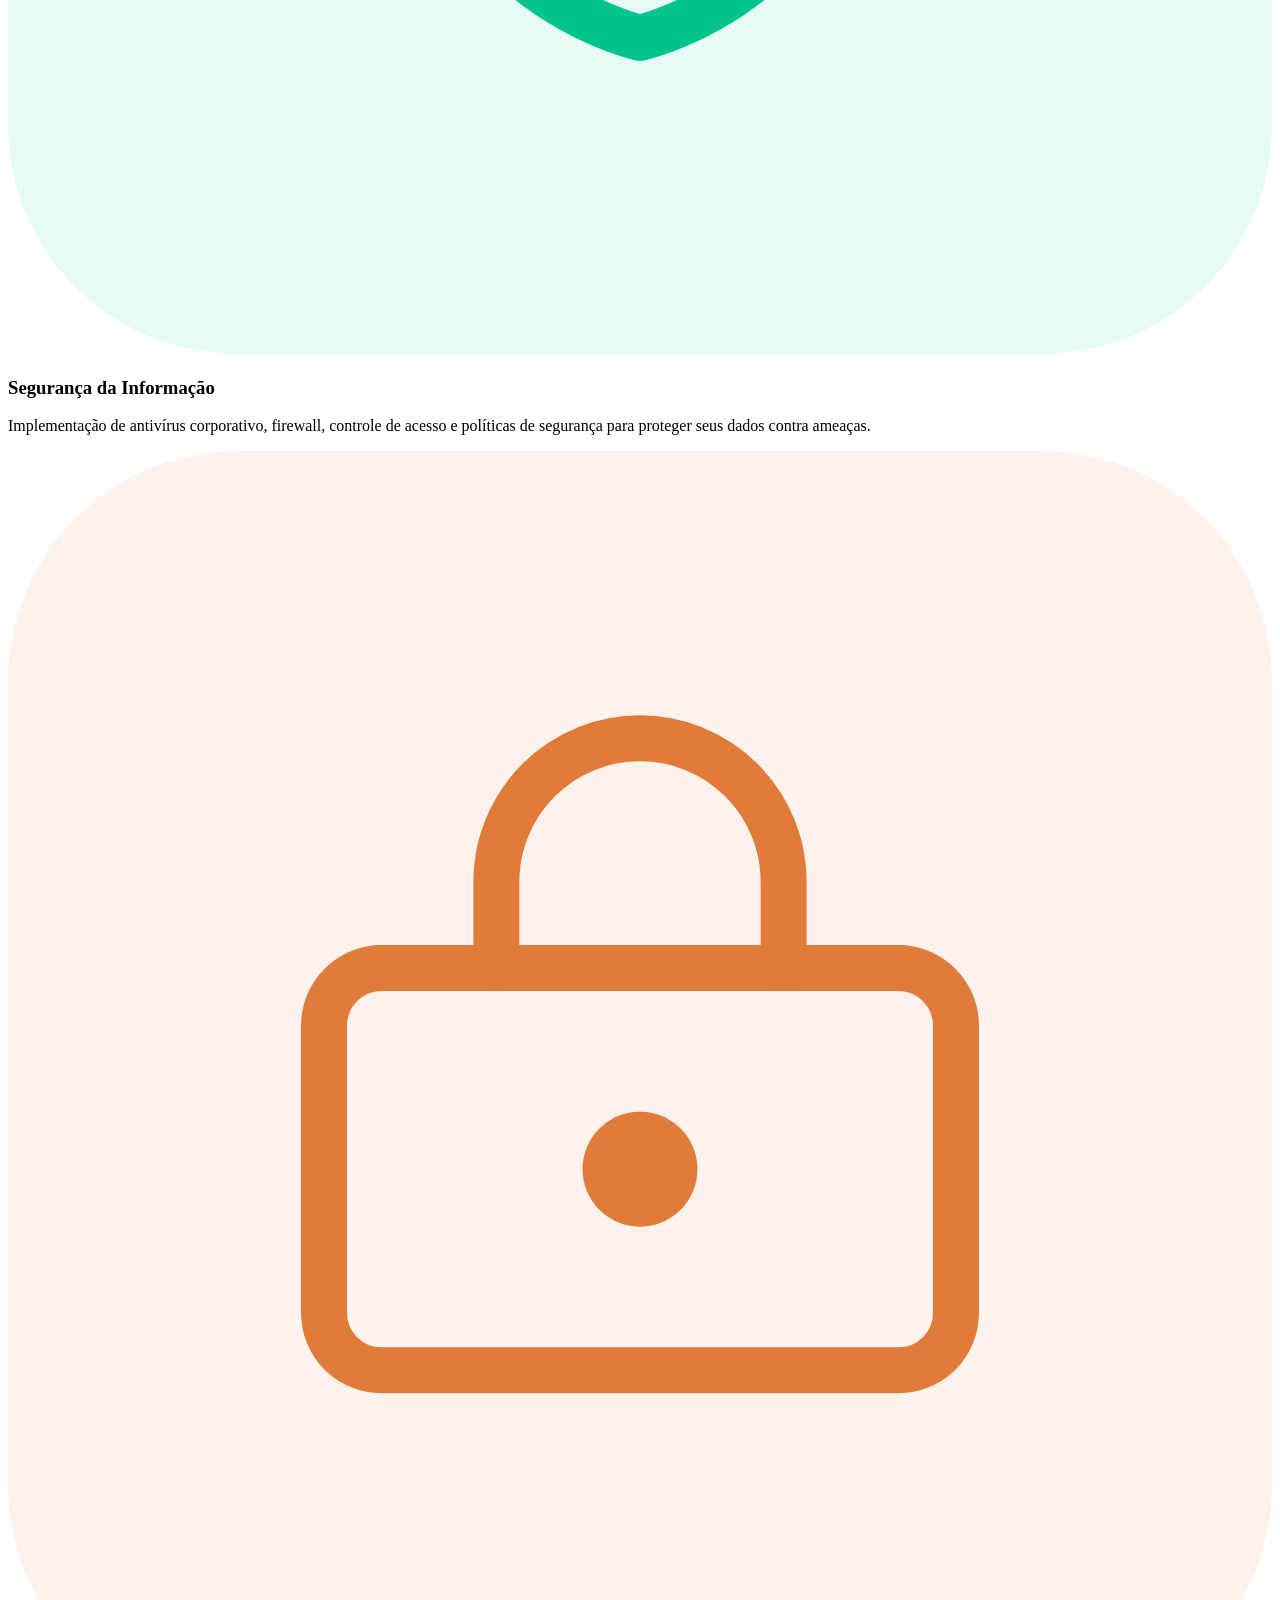
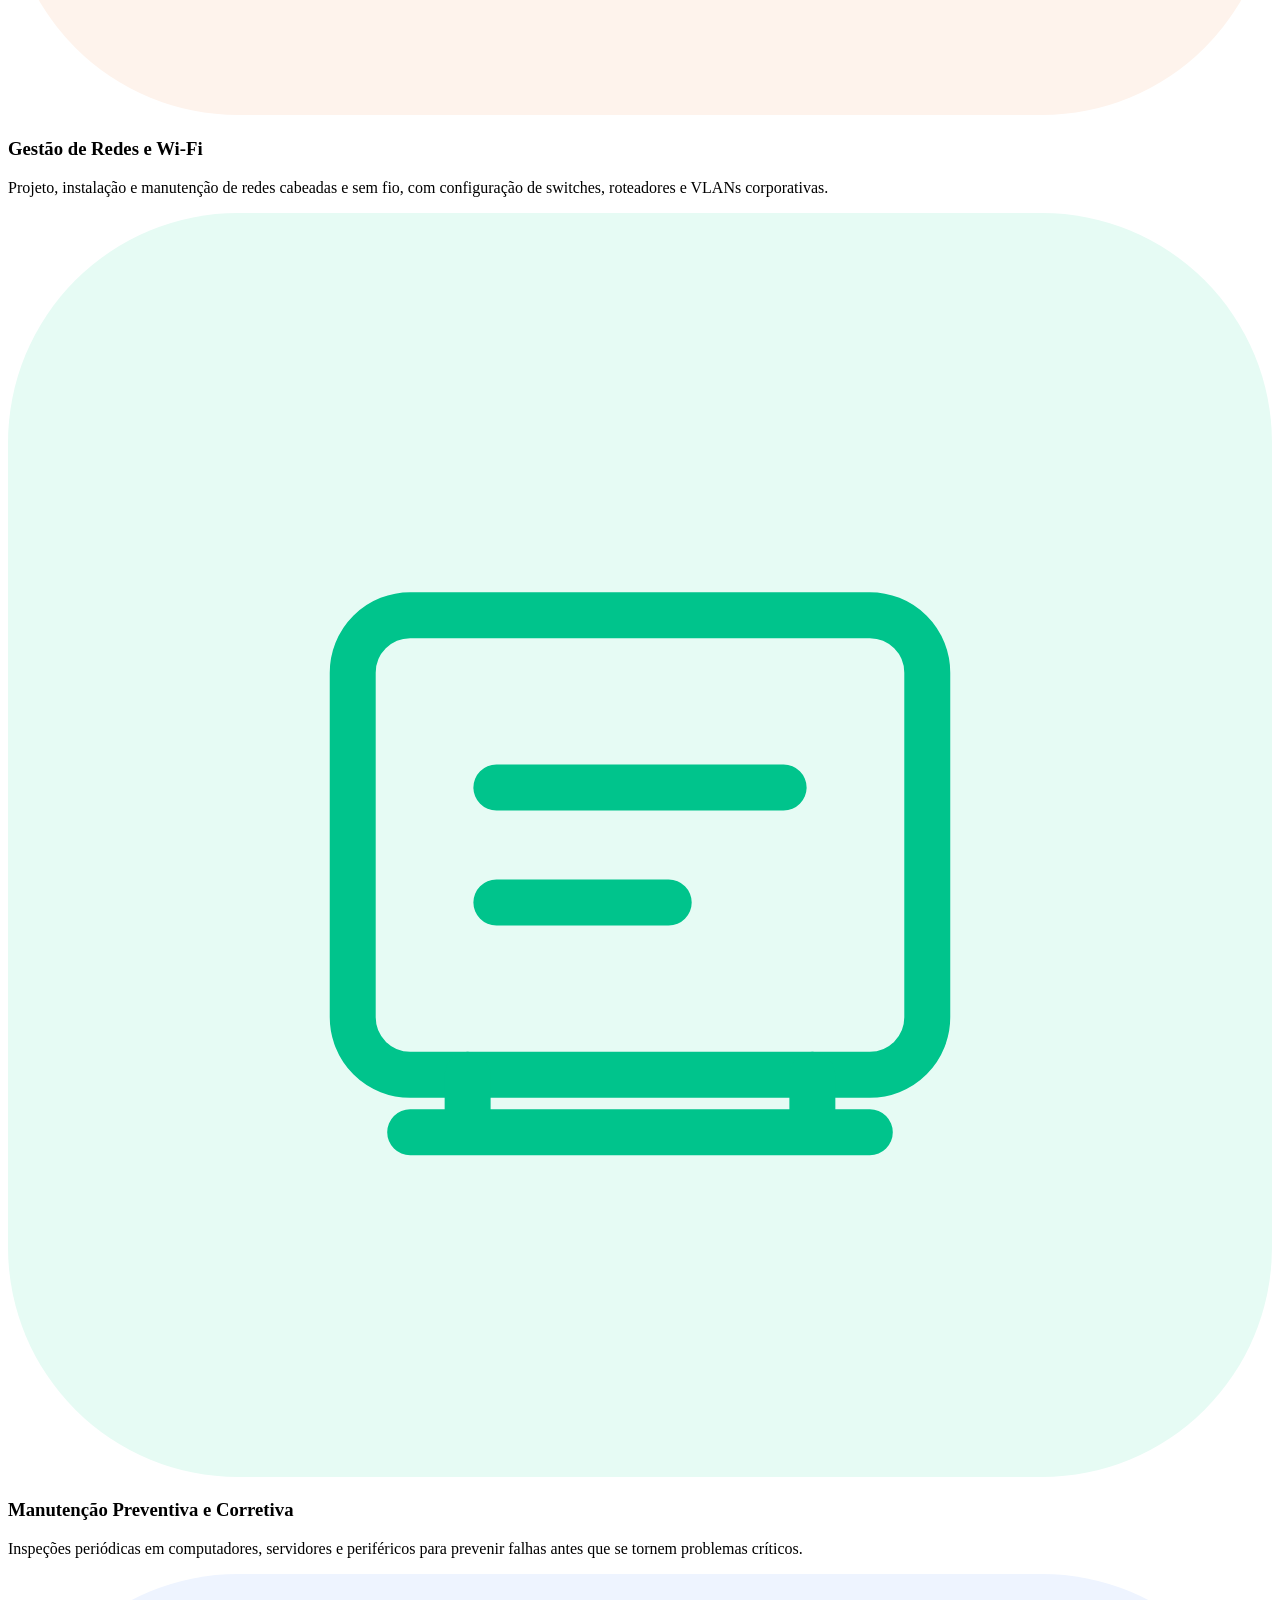
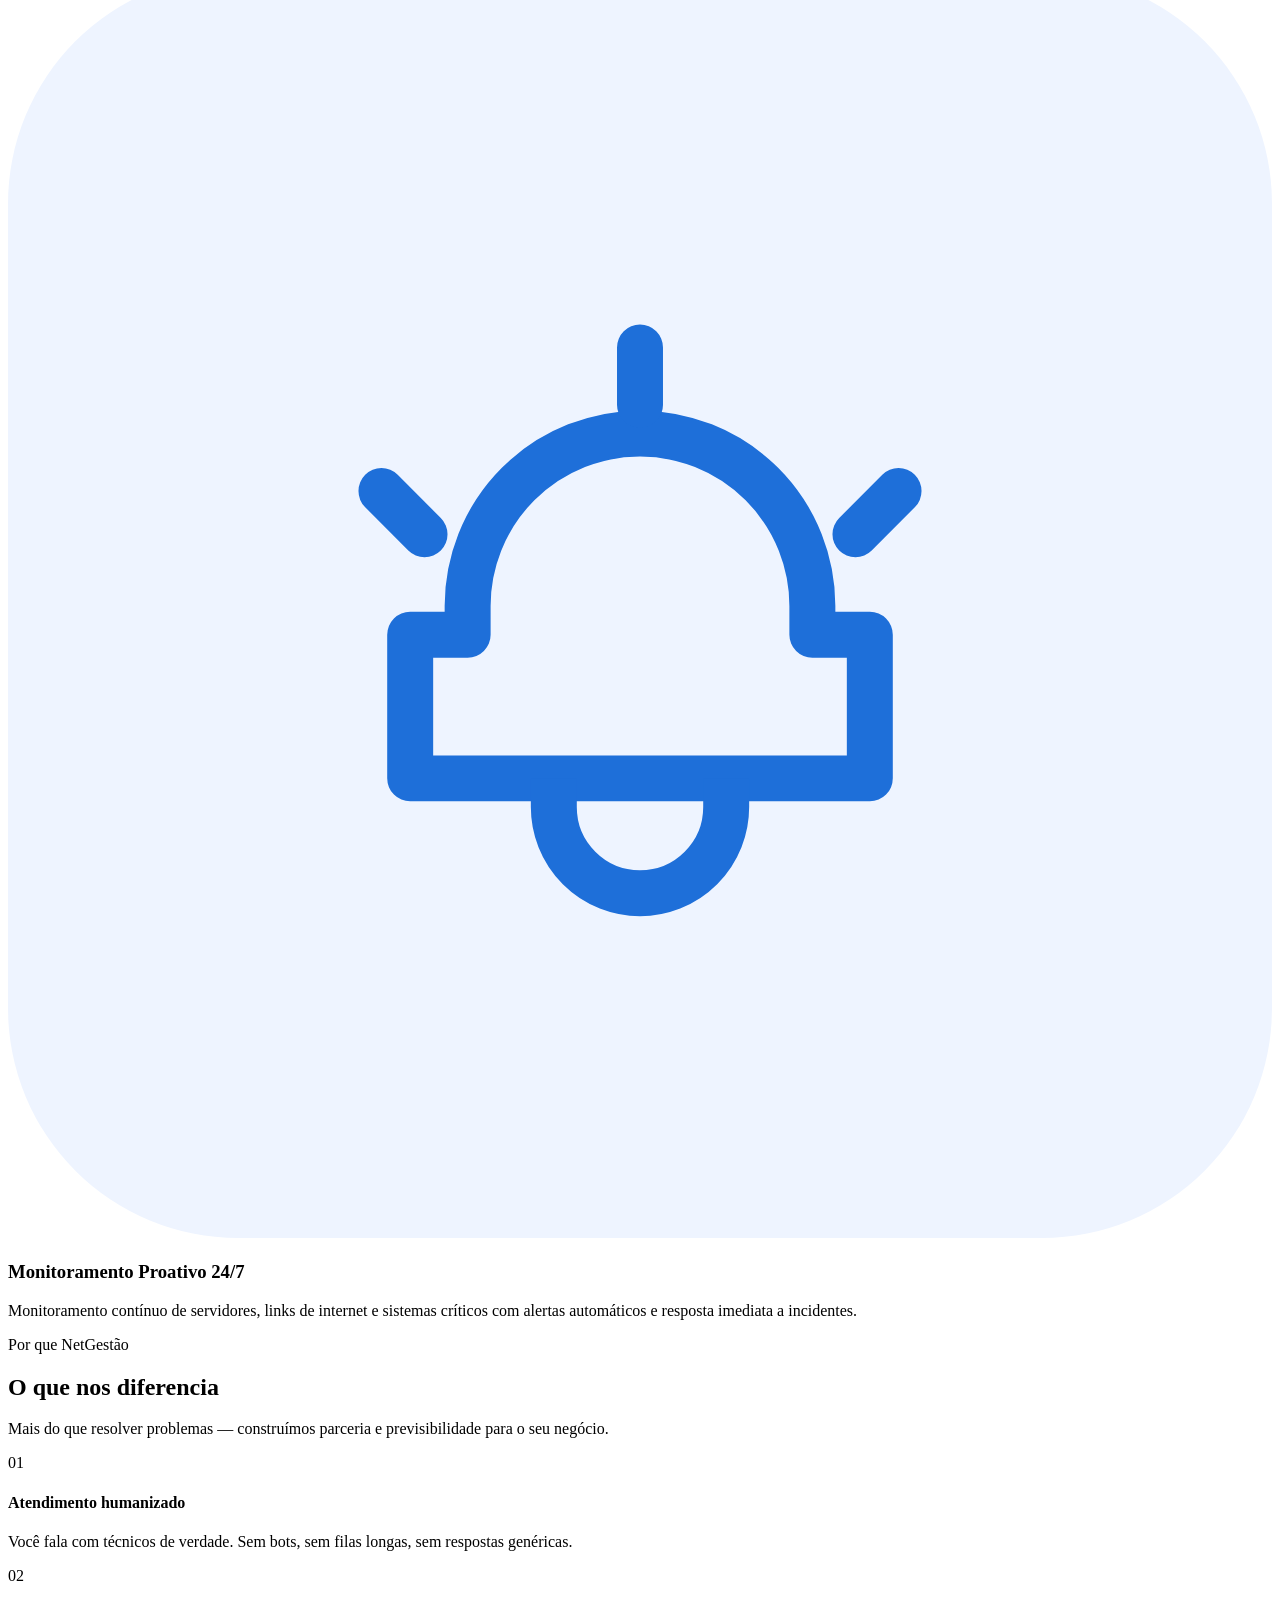
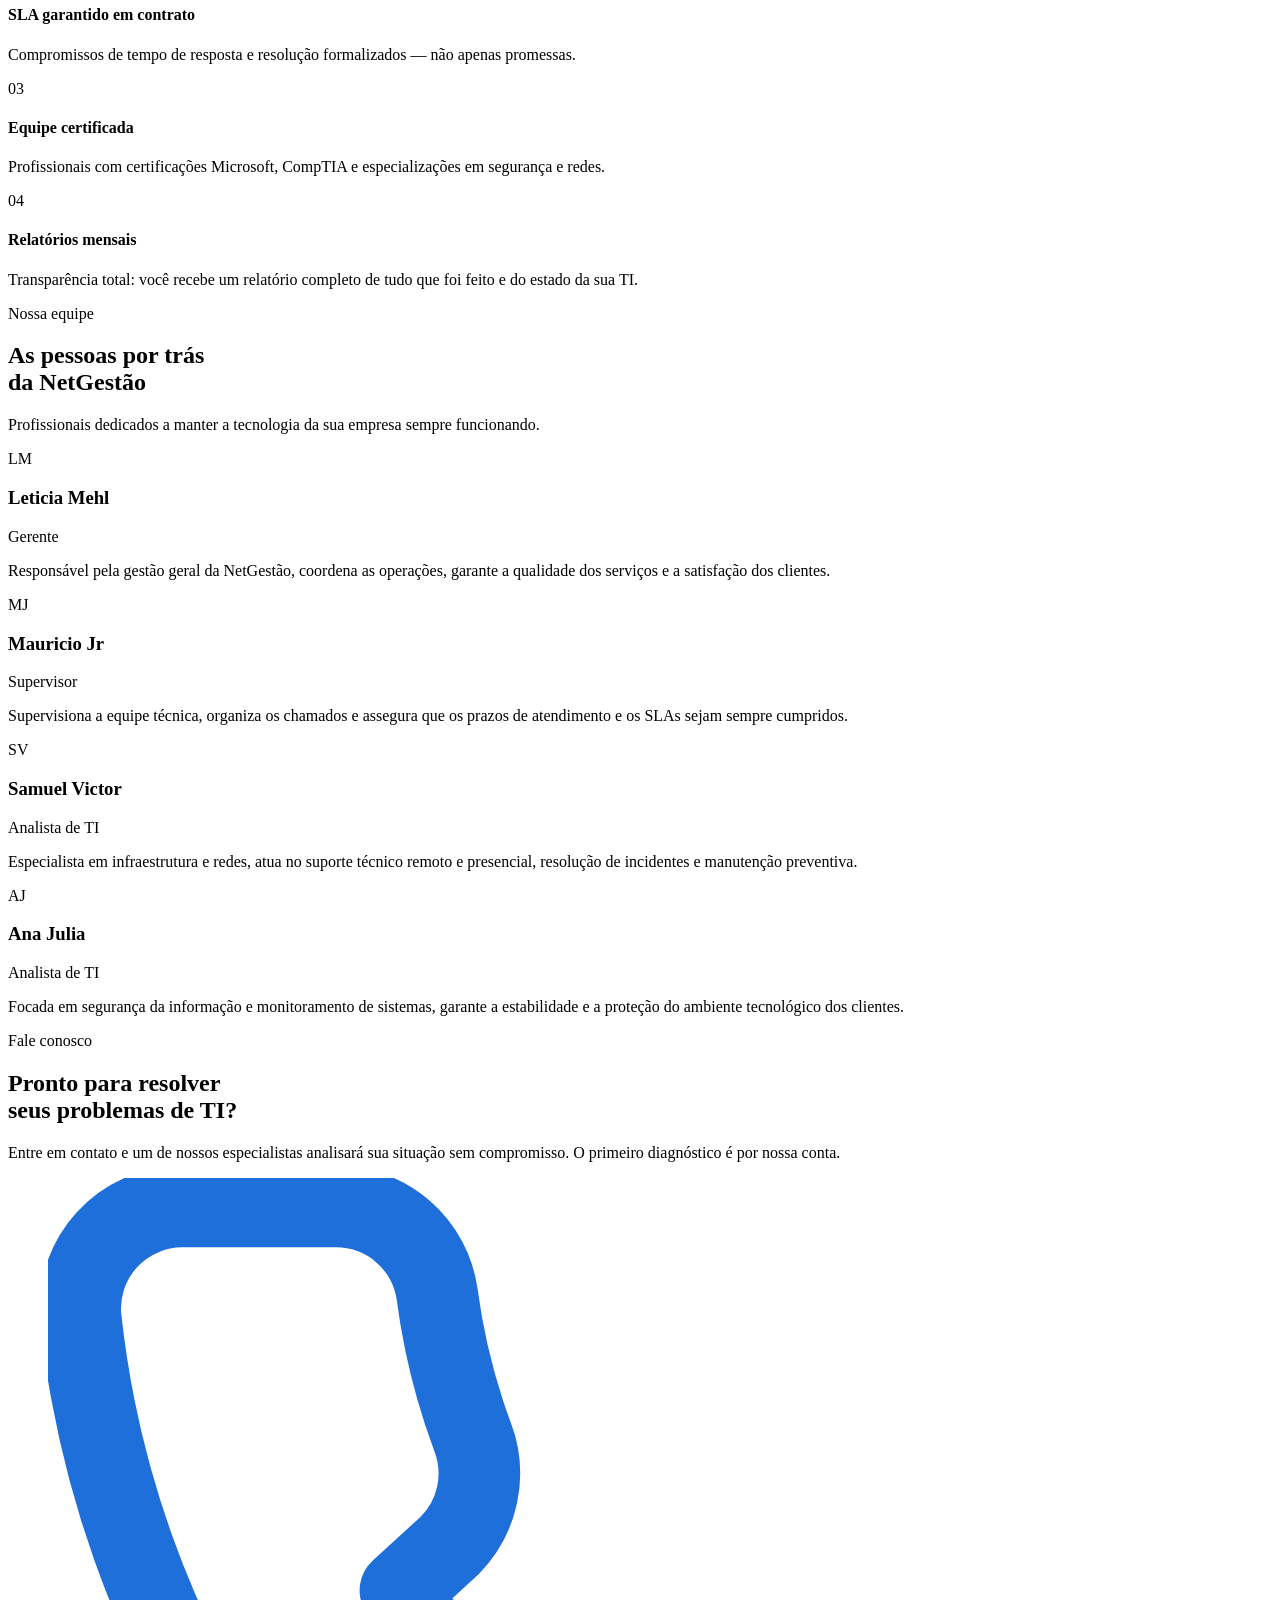
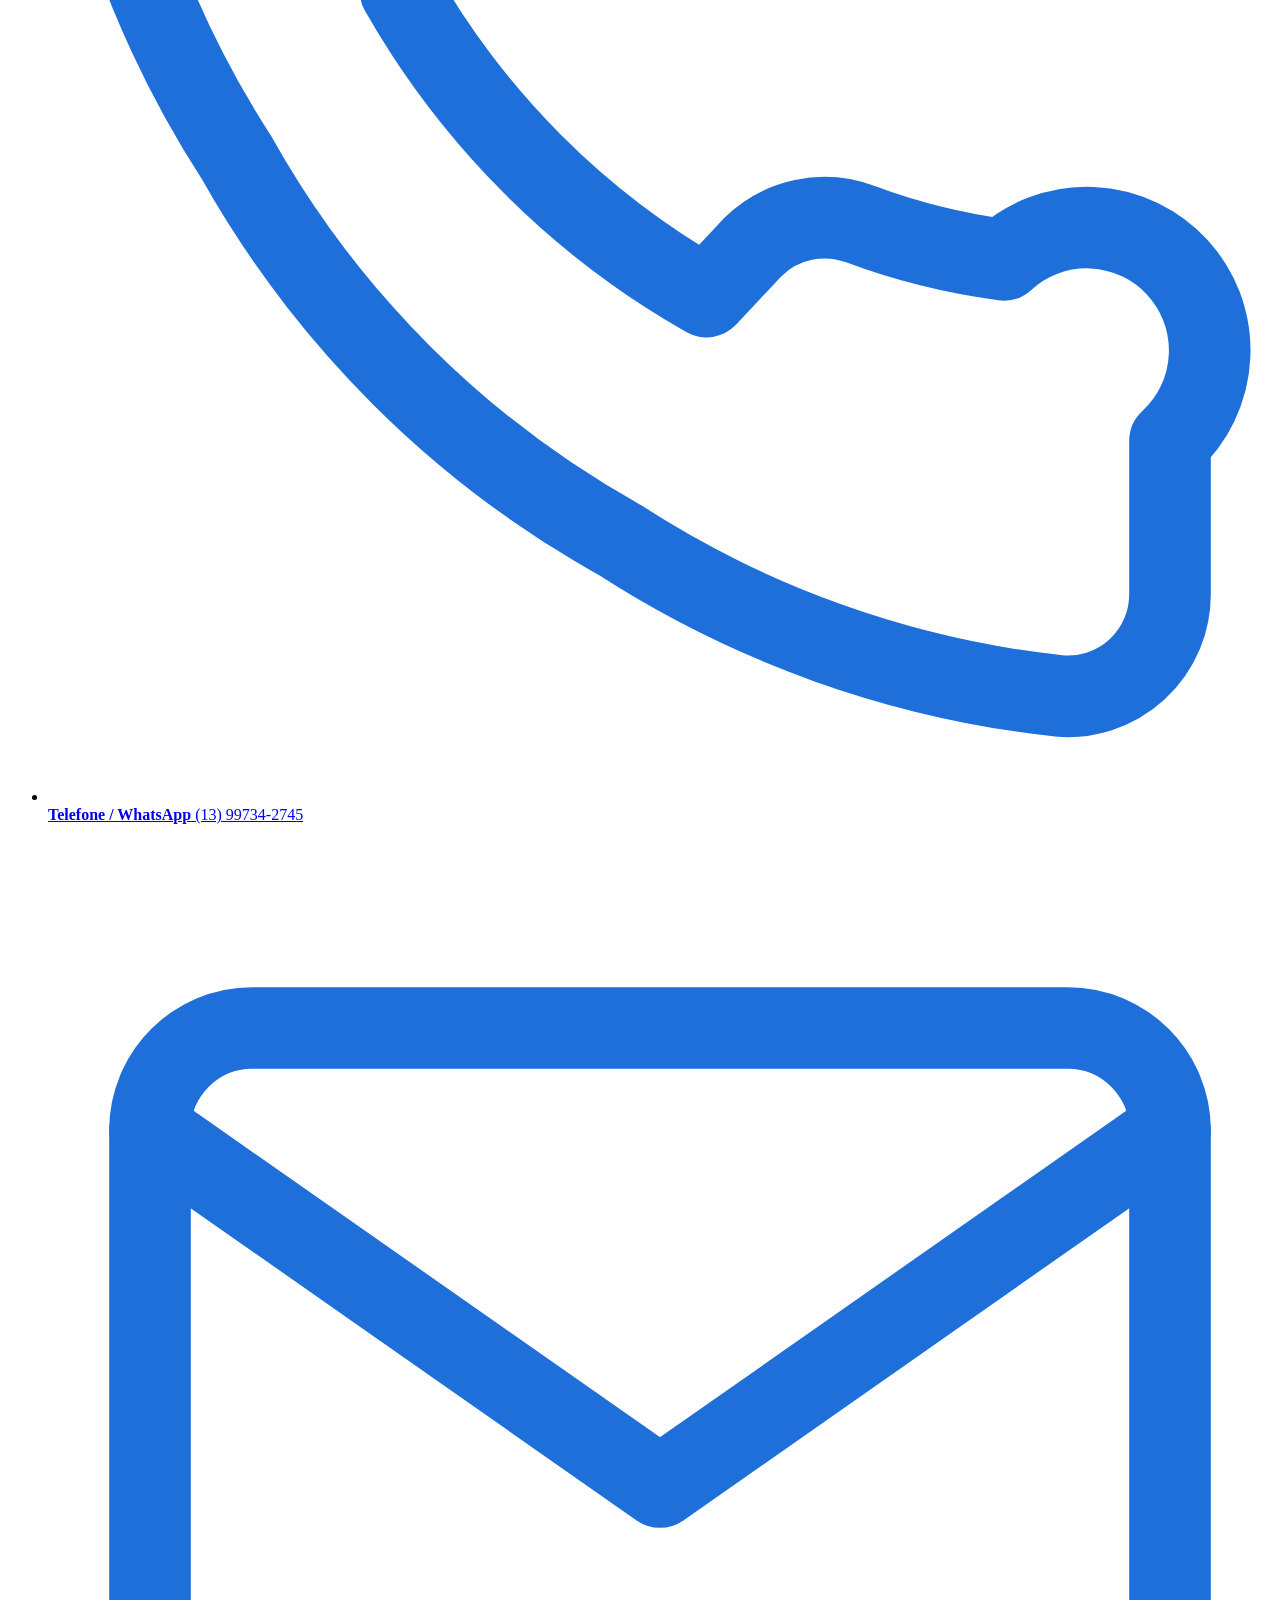
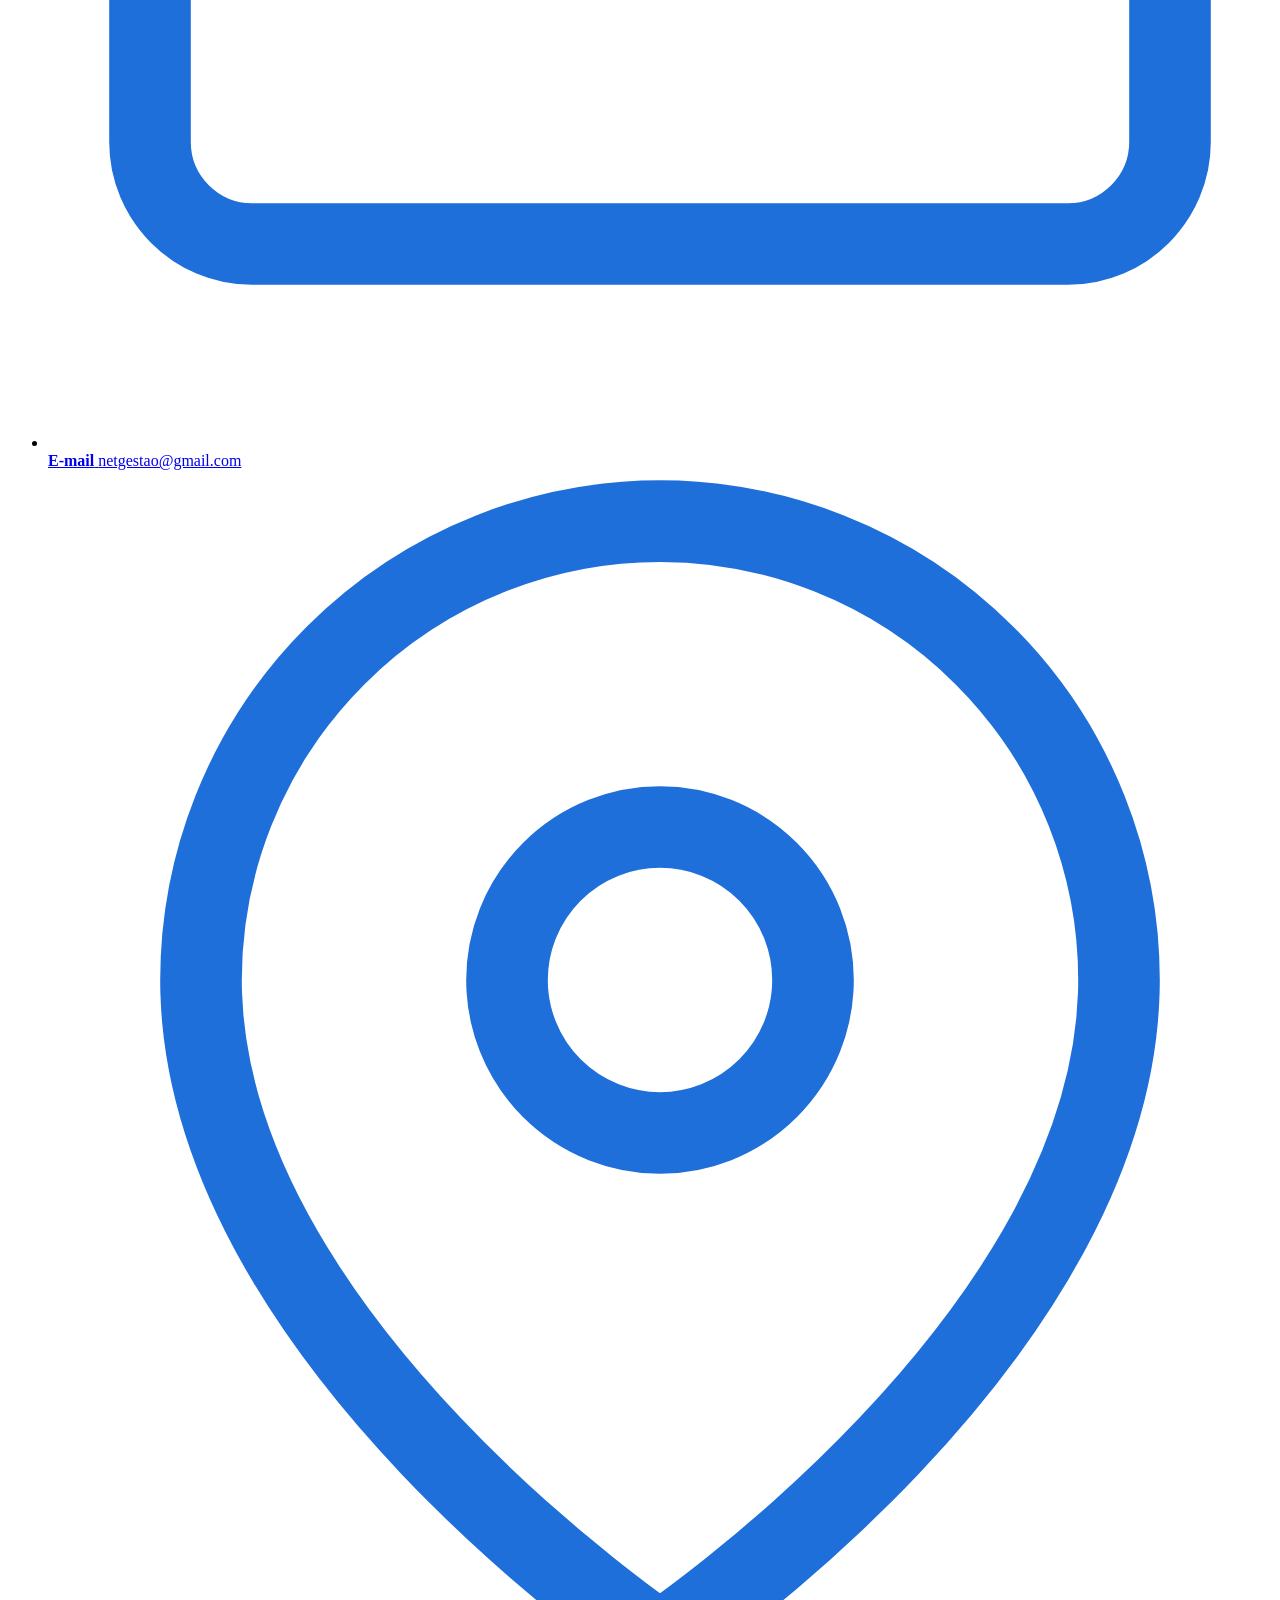
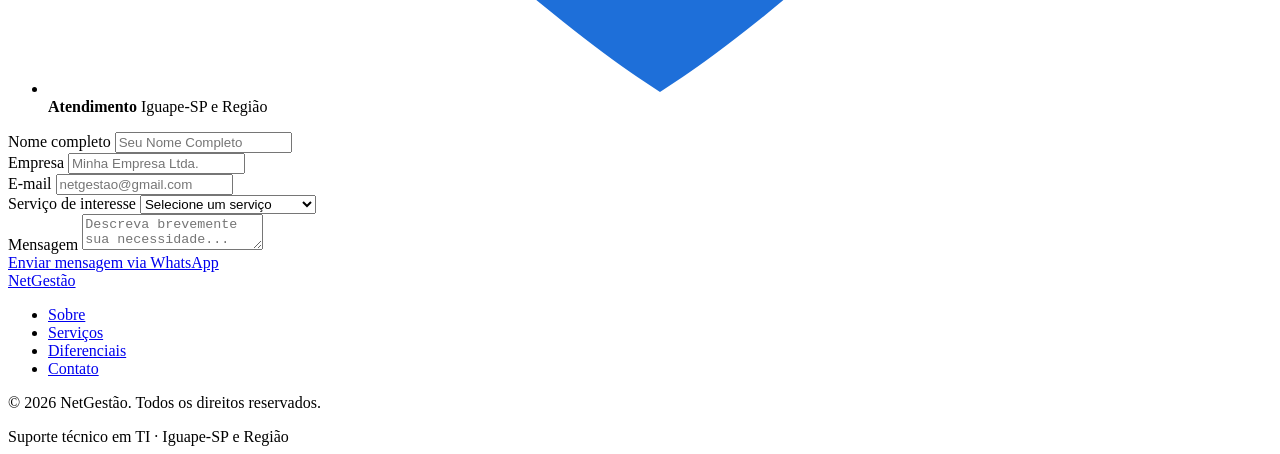
==== commit ad998326: "Update fmt.Println message from 'Hello' to 'Goodbye'" ====
--- a/NetGestão/index.html
+++ b/NetGestão/index.html
@@ -3,504 +3,662 @@
   <head>
     <meta charset="UTF-8" />
     <meta name="viewport" content="width=device-width, initial-scale=1.0" />
-    <title>NetGestão — Suporte Técnico em TI</title>
-    <link rel="preconnect" href="https://fonts.googleapis.com" />
-    <link rel="preconnect" href="https://fonts.gstatic.com" crossorigin />
-    <link
-      href="https://fonts.googleapis.com/css2?family=JetBrains+Mono:wght@400;600&family=Barlow:wght@300;400;500;600;700&family=Barlow+Condensed:wght@600;700&display=swap"
-      rel="stylesheet"
+    <meta
+      name="description"
+      content="NetGestão — Suporte técnico em TI com agilidade e segurança para sua empresa."
     />
-    <link rel="stylesheet" href="netgestao.css" />
+    <title>NetGestão | Suporte Técnico em TI</title>
+    <link rel="stylesheet" href="style.css" />
   </head>
   <body>
-    <!-- NAV -->
-    <nav id="navbar">
-      <div class="container nav-inner">
-        <a href="#" class="logo">
-          <span class="logo-bracket">[</span>NET<span class="logo-accent"
-            >GESTÃO</span
-          ><span class="logo-bracket">]</span>
-        </a>
-        <ul class="nav-links">
-          <li><a href="#servicos">Serviços</a></li>
-          <li><a href="#como-funciona">Como funciona</a></li>
-          <li><a href="#diferenciais">Diferenciais</a></li>
-          <li><a href="#contato">Contato</a></li>
-        </ul>
-        <a href="#contato" class="btn-nav">Solicitar suporte</a>
-      </div>
-    </nav>
-
-    <!-- HERO -->
-    <header id="hero">
-      <div class="hero-grid-overlay"></div>
-      <div class="container hero-inner">
-        <div class="hero-left">
-          <div class="hero-tag">
-            <span class="tag-dot"></span>
-            <span class="tag-mono">STATUS: ONLINE — 24/7</span>
+    <!-- ========== NAVBAR ========== -->
+    <header class="navbar">
+      <div class="container">
+        <a href="#" class="logo">Net<span>Gestão</span></a>
+        <nav aria-label="Navegação principal">
+          <ul class="nav-links">
+            <li><a href="#sobre">Sobre</a></li>
+            <li><a href="#servicos">Serviços</a></li>
+            <li><a href="#diferenciais">Por que nós</a></li>
+            <li><a href="#contato" class="nav-cta">Fale conosco</a></li>
+          </ul>
+        </nav>
+      </div>
+    </header>
+
+    <!-- ========== HERO ========== -->
+    <section class="hero" id="inicio">
+      <div class="container">
+        <div class="hero-content">
+          <div class="hero-eyebrow">
+            <span>Suporte técnico em TI</span>
           </div>
           <h1>
-            Suporte de TI<br /><span class="h1-accent">sem travamento.</span>
+            Tecnologia que<br />
+            <em>não para</em>,<br />
+            empresa que cresce.
           </h1>
-          <p class="hero-sub">
-            Atendimento remoto e presencial para empresas que não podem parar.
-            Rápido, técnico e sem enrolação.
+          <p class="hero-desc">
+            A NetGestão cuida da sua infraestrutura de TI com agilidade e
+            segurança, para que você foque no que realmente importa: o seu
+            negócio.
           </p>
           <div class="hero-actions">
-            <a href="#contato" class="btn-primary">Falar com um técnico</a>
-            <a href="#servicos" class="btn-ghost">Ver serviços</a>
-          </div>
-          <div class="hero-stats">
-            <div class="hstat">
-              <span class="hstat-val">+500</span>
-              <span class="hstat-label">Atendimentos/mês</span>
-            </div>
-            <div class="hstat-div"></div>
-            <div class="hstat">
-              <span class="hstat-val">98%</span>
-              <span class="hstat-label">Resolução no 1º contato</span>
-            </div>
-            <div class="hstat-div"></div>
-            <div class="hstat">
-              <span class="hstat-val">&lt;1h</span>
-              <span class="hstat-label">Tempo médio de resposta</span>
-            </div>
-          </div>
-        </div>
-
-        <div class="hero-right">
-          <div class="terminal-card">
-            <div class="terminal-bar">
-              <span class="t-dot red"></span>
-              <span class="t-dot yellow"></span>
-              <span class="t-dot green"></span>
-              <span class="t-title">netgestao_support.sh</span>
-            </div>
-            <div class="terminal-body">
-              <div class="t-line">
-                <span class="t-prompt">$</span> iniciando_diagnóstico
+            <a href="#contato" class="btn-primary">Solicitar atendimento</a>
+            <a href="#servicos" class="btn-secondary">Ver serviços</a>
+          </div>
+        </div>
+
+        <div class="hero-metrics" aria-label="Destaques">
+          <div class="metric-card">
+            <div class="metric-value">+500</div>
+            <div class="metric-label">Clientes atendidos</div>
+          </div>
+          <div class="metric-card accent">
+            <div class="metric-value">99%</div>
+            <div class="metric-label">
+              Taxa de resolução no primeiro contato
+            </div>
+          </div>
+          <div class="metric-card">
+            <div class="metric-value">24h</div>
+            <div class="metric-label">SLA de atendimento garantido</div>
+          </div>
+        </div>
+      </div>
+    </section>
+
+    <!-- ========== SOBRE ========== -->
+    <section class="sobre" id="sobre">
+      <div class="container">
+        <div class="sobre-visual">
+          <div class="sobre-block">
+            <p class="sobre-block-title">Nossa missão</p>
+            <ul class="sobre-pilares">
+              <li>
+                <span class="pilar-dot"></span>
+                Manter sua operação estável com monitoramento contínuo e
+                resposta proativa a incidentes.
+              </li>
+              <li>
+                <span class="pilar-dot"></span>
+                Proteger seus dados e sistemas com soluções de segurança
+                adequadas à sua realidade.
+              </li>
+              <li>
+                <span class="pilar-dot"></span>
+                Orientar decisões tecnológicas com relatórios claros e
+                consultoria estratégica.
+              </li>
+              <li>
+                <span class="pilar-dot"></span>
+                Reduzir custos operacionais através de gestão eficiente e
+                automação de processos.
+              </li>
+            </ul>
+          </div>
+        </div>
+
+        <div class="sobre-texto">
+          <span class="tag">Quem somos</span>
+          <h2>TI gerenciada<br />de forma simples.</h2>
+          <p>
+            A NetGestão é uma empresa especializada em suporte e gestão de TI
+            para pequenas e médias empresas. Nascemos para simplificar a relação
+            entre tecnologia e negócio, entregando soluções práticas com
+            atendimento próximo.
+          </p>
+          <p>
+            Nossa equipe de técnicos certificados atende tanto de forma remota
+            quanto presencial, garantindo que nenhum problema fique sem solução
+            — independente da hora ou da complexidade.
+          </p>
+          <a href="#contato" class="btn-primary">Fale com um especialista</a>
+        </div>
+      </div>
+    </section>
+
+    <!-- ========== SERVIÇOS ========== -->
+    <section class="servicos" id="servicos">
+      <div class="container">
+        <div class="section-header">
+          <span class="tag">O que fazemos</span>
+          <h2>Serviços que mantêm<br />sua empresa funcionando</h2>
+          <p>
+            Do suporte do dia a dia à gestão completa da infraestrutura de TI —
+            cobrimos cada ponto crítico do seu negócio.
+          </p>
+        </div>
+
+        <div class="servicos-grid">
+          <!-- 1 -->
+          <article class="servico-card">
+            <div class="servico-icon">
+              <svg
+                viewBox="0 0 44 44"
+                fill="none"
+                xmlns="http://www.w3.org/2000/svg"
+              >
+                <rect width="44" height="44" rx="8" fill="#EEF4FF" />
+                <path
+                  d="M14 28h16M22 20v8M18 20h8M12 16h20a2 2 0 012 2v10a2 2 0 01-2 2H12a2 2 0 01-2-2V18a2 2 0 012-2z"
+                  stroke="#1E6FD9"
+                  stroke-width="1.6"
+                  stroke-linecap="round"
+                  stroke-linejoin="round"
+                />
+              </svg>
+            </div>
+            <h3>Suporte Técnico Remoto e Presencial</h3>
+            <p>
+              Atendimento ágil para resolver problemas de hardware, software e
+              conectividade — via chamado remoto ou visita técnica no local.
+            </p>
+          </article>
+
+          <!-- 2 -->
+          <article class="servico-card">
+            <div class="servico-icon">
+              <svg
+                viewBox="0 0 44 44"
+                fill="none"
+                xmlns="http://www.w3.org/2000/svg"
+              >
+                <rect width="44" height="44" rx="8" fill="#E6FBF4" />
+                <path
+                  d="M22 13l8 4v6c0 4.5-3.4 8.7-8 10-4.6-1.3-8-5.5-8-10v-6l8-4z"
+                  stroke="#00C48C"
+                  stroke-width="1.6"
+                  stroke-linejoin="round"
+                />
+                <path
+                  d="M19 22l2 2 4-4"
+                  stroke="#00C48C"
+                  stroke-width="1.6"
+                  stroke-linecap="round"
+                  stroke-linejoin="round"
+                />
+              </svg>
+            </div>
+            <h3>Segurança da Informação</h3>
+            <p>
+              Implementação de antivírus corporativo, firewall, controle de
+              acesso e políticas de segurança para proteger seus dados contra
+              ameaças.
+            </p>
+          </article>
+
+          <!-- 4 -->
+          <article class="servico-card">
+            <div class="servico-icon">
+              <svg
+                viewBox="0 0 44 44"
+                fill="none"
+                xmlns="http://www.w3.org/2000/svg"
+              >
+                <rect width="44" height="44" rx="8" fill="#FEF3EC" />
+                <rect
+                  x="11"
+                  y="18"
+                  width="22"
+                  height="14"
+                  rx="2"
+                  stroke="#E07B39"
+                  stroke-width="1.6"
+                />
+                <path
+                  d="M17 18v-3a5 5 0 0110 0v3"
+                  stroke="#E07B39"
+                  stroke-width="1.6"
+                  stroke-linecap="round"
+                />
+                <circle cx="22" cy="25" r="2" fill="#E07B39" />
+              </svg>
+            </div>
+            <h3>Gestão de Redes e Wi-Fi</h3>
+            <p>
+              Projeto, instalação e manutenção de redes cabeadas e sem fio, com
+              configuração de switches, roteadores e VLANs corporativas.
+            </p>
+          </article>
+
+          <!-- 5 -->
+          <article class="servico-card">
+            <div class="servico-icon">
+              <svg
+                viewBox="0 0 44 44"
+                fill="none"
+                xmlns="http://www.w3.org/2000/svg"
+              >
+                <rect width="44" height="44" rx="8" fill="#E6FBF4" />
+                <rect
+                  x="12"
+                  y="14"
+                  width="20"
+                  height="16"
+                  rx="2"
+                  stroke="#00C48C"
+                  stroke-width="1.6"
+                />
+                <path
+                  d="M16 30v2M28 30v2M14 32h16"
+                  stroke="#00C48C"
+                  stroke-width="1.6"
+                  stroke-linecap="round"
+                />
+                <path
+                  d="M17 20h10M17 24h6"
+                  stroke="#00C48C"
+                  stroke-width="1.6"
+                  stroke-linecap="round"
+                />
+              </svg>
+            </div>
+            <h3>Manutenção Preventiva e Corretiva</h3>
+            <p>
+              Inspeções periódicas em computadores, servidores e periféricos
+              para prevenir falhas antes que se tornem problemas críticos.
+            </p>
+          </article>
+
+          <!-- 6 -->
+          <article class="servico-card">
+            <div class="servico-icon">
+              <svg
+                viewBox="0 0 44 44"
+                fill="none"
+                xmlns="http://www.w3.org/2000/svg"
+              >
+                <rect width="44" height="44" rx="8" fill="#EEF4FF" />
+                <path
+                  d="M16 22a6 6 0 0112 0v1h2v5H14v-5h2v-1z"
+                  stroke="#1E6FD9"
+                  stroke-width="1.6"
+                  stroke-linejoin="round"
+                />
+                <path
+                  d="M19 28v1a3 3 0 006 0v-1"
+                  stroke="#1E6FD9"
+                  stroke-width="1.6"
+                />
+                <path
+                  d="M22 13v2M13 18l1.5 1.5M31 18l-1.5 1.5"
+                  stroke="#1E6FD9"
+                  stroke-width="1.6"
+                  stroke-linecap="round"
+                />
+              </svg>
+            </div>
+            <h3>Monitoramento Proativo 24/7</h3>
+            <p>
+              Monitoramento contínuo de servidores, links de internet e sistemas
+              críticos com alertas automáticos e resposta imediata a incidentes.
+            </p>
+          </article>
+        </div>
+      </div>
+    </section>
+
+    <!-- ========== DIFERENCIAIS ========== -->
+    <section class="diferenciais" id="diferenciais">
+      <div class="container">
+        <div class="section-header">
+          <span class="tag">Por que NetGestão</span>
+          <h2>O que nos diferencia</h2>
+          <p>
+            Mais do que resolver problemas — construímos parceria e
+            previsibilidade para o seu negócio.
+          </p>
+        </div>
+
+        <div class="diferenciais-grid">
+          <div class="diferencial-item">
+            <div class="diferencial-num">01</div>
+            <h4>Atendimento humanizado</h4>
+            <p>
+              Você fala com técnicos de verdade. Sem bots, sem filas longas, sem
+              respostas genéricas.
+            </p>
+          </div>
+          <div class="diferencial-item">
+            <div class="diferencial-num">02</div>
+            <h4>SLA garantido em contrato</h4>
+            <p>
+              Compromissos de tempo de resposta e resolução formalizados — não
+              apenas promessas.
+            </p>
+          </div>
+          <div class="diferencial-item">
+            <div class="diferencial-num">03</div>
+            <h4>Equipe certificada</h4>
+            <p>
+              Profissionais com certificações Microsoft, CompTIA e
+              especializações em segurança e redes.
+            </p>
+          </div>
+          <div class="diferencial-item">
+            <div class="diferencial-num">04</div>
+            <h4>Relatórios mensais</h4>
+            <p>
+              Transparência total: você recebe um relatório completo de tudo que
+              foi feito e do estado da sua TI.
+            </p>
+          </div>
+        </div>
+      </div>
+    </section>
+
+    <!-- ========== EQUIPE ========== -->
+    <section class="equipe" id="equipe">
+      <div class="container">
+        <div class="section-header">
+          <span class="tag">Nossa equipe</span>
+          <h2>As pessoas por trás<br />da NetGestão</h2>
+          <p>
+            Profissionais dedicados a manter a tecnologia da sua empresa sempre
+            funcionando.
+          </p>
+        </div>
+
+        <div class="equipe-grid">
+          <div class="membro-card">
+            <div class="membro-avatar">LM</div>
+            <div class="membro-info">
+              <h3>Leticia Mehl</h3>
+              <span class="membro-cargo">Gerente</span>
+              <p>
+                Responsável pela gestão geral da NetGestão, coordena as
+                operações, garante a qualidade dos serviços e a satisfação dos
+                clientes.
+              </p>
+            </div>
+          </div>
+
+          <div class="membro-card">
+            <div class="membro-avatar">MJ</div>
+            <div class="membro-info">
+              <h3>Mauricio Jr</h3>
+              <span class="membro-cargo">Supervisor</span>
+              <p>
+                Supervisiona a equipe técnica, organiza os chamados e assegura
+                que os prazos de atendimento e os SLAs sejam sempre cumpridos.
+              </p>
+            </div>
+          </div>
+
+          <div class="membro-card">
+            <div class="membro-avatar">SV</div>
+            <div class="membro-info">
+              <h3>Samuel Victor</h3>
+              <span class="membro-cargo">Analista de TI</span>
+              <p>
+                Especialista em infraestrutura e redes, atua no suporte técnico
+                remoto e presencial, resolução de incidentes e manutenção
+                preventiva.
+              </p>
+            </div>
+          </div>
+
+          <div class="membro-card">
+            <div class="membro-avatar">AJ</div>
+            <div class="membro-info">
+              <h3>Ana Julia</h3>
+              <span class="membro-cargo">Analista de TI</span>
+              <p>
+                Focada em segurança da informação e monitoramento de sistemas,
+                garante a estabilidade e a proteção do ambiente tecnológico dos
+                clientes.
+              </p>
+            </div>
+          </div>
+        </div>
+      </div>
+    </section>
+
+    <!-- ========== CONTATO ========== -->
+    <section class="contato" id="contato">
+      <div class="container">
+        <div class="contato-info">
+          <span class="tag">Fale conosco</span>
+          <h2>Pronto para resolver<br />seus problemas de TI?</h2>
+          <p>
+            Entre em contato e um de nossos especialistas analisará sua situação
+            sem compromisso. O primeiro diagnóstico é por nossa conta.
+          </p>
+
+          <ul class="contato-itens">
+            <li>
+              <!-- Clique abre WhatsApp -->
+              <a
+                href="https://wa.me/5513997342745"
+                target="_blank"
+                rel="noopener noreferrer"
+                class="contato-link"
+              >
+                <div class="contato-icon">
+                  <svg
+                    viewBox="0 0 24 24"
+                    fill="none"
+                    xmlns="http://www.w3.org/2000/svg"
+                  >
+                    <path
+                      d="M22 16.92v3a2 2 0 01-2.18 2 19.8 19.8 0 01-8.63-3.07A19.5 19.5 0 013.7 11.37 19.8 19.8 0 01.64 2.74 2 2 0 012.63.56h3a2 2 0 012 1.72c.127.96.36 1.903.7 2.81a2 2 0 01-.45 2.11L6.91 8.09a16 16 0 006 6l.91-.97a2 2 0 012.11-.45c.907.34 1.85.573 2.81.7A2 2 0 0122 16.92z"
+                      stroke="#1E6FD9"
+                      stroke-width="1.6"
+                      stroke-linecap="round"
+                      stroke-linejoin="round"
+                    />
+                  </svg>
+                </div>
+                <div>
+                  <strong>Telefone / WhatsApp</strong>
+                  <span>(13) 99734-2745</span>
+                </div>
+              </a>
+            </li>
+            <li>
+              <!-- Clique abre cliente de e-mail -->
+              <a href="mailto:netgestao@gmail.com" class="contato-link">
+                <div class="contato-icon">
+                  <svg
+                    viewBox="0 0 24 24"
+                    fill="none"
+                    xmlns="http://www.w3.org/2000/svg"
+                  >
+                    <path
+                      d="M4 4h16c1.1 0 2 .9 2 2v12c0 1.1-.9 2-2 2H4c-1.1 0-2-.9-2-2V6c0-1.1.9-2 2-2z"
+                      stroke="#1E6FD9"
+                      stroke-width="1.6"
+                      stroke-linecap="round"
+                      stroke-linejoin="round"
+                    />
+                    <polyline
+                      points="22,6 12,13 2,6"
+                      stroke="#1E6FD9"
+                      stroke-width="1.6"
+                      stroke-linecap="round"
+                      stroke-linejoin="round"
+                    />
+                  </svg>
+                </div>
+                <div>
+                  <strong>E-mail</strong>
+                  <span>netgestao@gmail.com</span>
+                </div>
+              </a>
+            </li>
+            <li>
+              <div class="contato-link contato-link--static">
+                <div class="contato-icon">
+                  <svg
+                    viewBox="0 0 24 24"
+                    fill="none"
+                    xmlns="http://www.w3.org/2000/svg"
+                  >
+                    <path
+                      d="M21 10c0 7-9 13-9 13S3 17 3 10a9 9 0 0118 0z"
+                      stroke="#1E6FD9"
+                      stroke-width="1.6"
+                    />
+                    <circle
+                      cx="12"
+                      cy="10"
+                      r="3"
+                      stroke="#1E6FD9"
+                      stroke-width="1.6"
+                    />
+                  </svg>
+                </div>
+                <div>
+                  <strong>Atendimento</strong>
+                  <span>Iguape-SP e Região</span>
+                </div>
               </div>
-              <div class="t-line t-delay-1">
-                <span class="t-ok">[OK]</span> Conexão estabelecida
-              </div>
-              <div class="t-line t-delay-2">
-                <span class="t-ok">[OK]</span> Identificando sistema...
-              </div>
-              <div class="t-line t-delay-3">
-                <span class="t-ok">[OK]</span> Técnico alocado em 00:43s
-              </div>
-              <div class="t-line t-delay-4">
-                <span class="t-warn">[→]</span> Aguardando seu chamado...
-              </div>
-              <div class="t-line t-delay-5">
-                <span class="t-prompt">$</span>
-                <span class="t-cursor-blink">█</span>
-              </div>
-            </div>
-          </div>
-          <div class="hero-badge-float">
-            <div class="badge-ring"></div>
-            <div class="badge-inner">
-              <span class="badge-num">24/7</span>
-              <span class="badge-text">Suporte</span>
-            </div>
-          </div>
-        </div>
-      </div>
-    </header>
-
-    <!-- SERVIÇOS -->
-    <section id="servicos">
-      <div class="container">
-        <div class="section-header reveal">
-          <span class="eyebrow">// serviços</span>
-          <h2>O que a NetGestão resolve</h2>
-          <p>Suporte especializado para cada camada do seu ambiente de TI.</p>
-        </div>
-        <div class="servicos-grid">
-          <div class="servico-card reveal">
-            <div class="sc-header">
-              <div class="sc-icon">
-                <svg
-                  viewBox="0 0 24 24"
-                  fill="none"
-                  stroke="currentColor"
-                  stroke-width="1.5"
-                >
-                  <rect x="2" y="3" width="20" height="14" rx="2" />
-                  <path d="M8 21h8M12 17v4" />
-                </svg>
-              </div>
-              <span class="sc-badge">Remoto</span>
-            </div>
-            <h3>Suporte Remoto</h3>
-            <p>
-              Acesso seguro via ferramentas homologadas para diagnóstico e
-              resolução de problemas em minutos, sem deslocamento.
-            </p>
-            <ul class="sc-list">
-              <li>Configuração de sistemas e softwares</li>
-              <li>Remoção de vírus e malware</li>
-              <li>Suporte a e-mail e Office 365</li>
-              <li>Atendimento por chat, telefone e vídeo</li>
-            </ul>
-          </div>
-
-          <div class="servico-card sc-destaque reveal">
-            <div class="sc-header">
-              <div class="sc-icon">
-                <svg
-                  viewBox="0 0 24 24"
-                  fill="none"
-                  stroke="currentColor"
-                  stroke-width="1.5"
-                >
-                  <path d="M16 21v-2a4 4 0 0 0-4-4H6a4 4 0 0 0-4 4v2" />
-                  <circle cx="9" cy="7" r="4" />
-                  <path
-                    d="M22 21v-2a4 4 0 0 0-3-3.87M16 3.13a4 4 0 0 1 0 7.75"
-                  />
-                </svg>
-              </div>
-              <span class="sc-badge sc-badge-accent">Presencial</span>
-            </div>
-            <h3>Suporte Presencial</h3>
-            <p>
-              Técnico na sua empresa para resolver o que o remoto não alcança —
-              hardware, cabeamento, instalações e muito mais.
-            </p>
-            <ul class="sc-list">
-              <li>Manutenção e troca de hardware</li>
-              <li>Instalação de equipamentos e periféricos</li>
-              <li>Configuração de roteadores e switches</li>
-              <li>Inventário e gestão de ativos de TI</li>
-            </ul>
-          </div>
-
-          <div class="servico-card reveal">
-            <div class="sc-header">
-              <div class="sc-icon">
-                <svg
-                  viewBox="0 0 24 24"
-                  fill="none"
-                  stroke="currentColor"
-                  stroke-width="1.5"
-                >
-                  <path d="M22 12h-4l-3 9L9 3l-3 9H2" />
-                </svg>
-              </div>
-              <span class="sc-badge">Proativo</span>
-            </div>
-            <h3>Monitoramento Contínuo</h3>
-            <p>
-              Acompanhamos sua infraestrutura em tempo real e agimos antes que o
-              problema afete a operação da empresa.
-            </p>
-            <ul class="sc-list">
-              <li>Alertas automáticos de falha</li>
-              <li>Relatórios mensais de saúde do ambiente</li>
-              <li>Backup e recuperação de dados</li>
-              <li>Atualizações e patches de segurança</li>
-            </ul>
-          </div>
-
-          <div class="servico-card reveal">
-            <div class="sc-header">
-              <div class="sc-icon">
-                <svg
-                  viewBox="0 0 24 24"
-                  fill="none"
-                  stroke="currentColor"
-                  stroke-width="1.5"
-                >
-                  <path
-                    d="M21 15a2 2 0 0 1-2 2H7l-4 4V5a2 2 0 0 1 2-2h14a2 2 0 0 1 2 2z"
-                  />
-                </svg>
-              </div>
-              <span class="sc-badge">Helpdesk</span>
-            </div>
-            <h3>Central de Helpdesk</h3>
-            <p>
-              Canal único de atendimento para toda a equipe. Abrimos,
-              acompanhamos e fechamos cada chamado com SLA claro.
-            </p>
-            <ul class="sc-list">
-              <li>Sistema de tickets integrado</li>
-              <li>SLA por nível de criticidade</li>
-              <li>Histórico completo de atendimentos</li>
-              <li>Relatório de chamados para gestores</li>
-            </ul>
-          </div>
-        </div>
-      </div>
-    </section>
-
-    <!-- COMO FUNCIONA -->
-    <section id="como-funciona" class="sect-alt">
-      <div class="container">
-        <div class="section-header reveal">
-          <span class="eyebrow">// processo</span>
-          <h2>Do chamado à solução</h2>
-          <p>Um fluxo simples para resolver problemas sem burocracia.</p>
-        </div>
-        <div class="processo-steps">
-          <div class="pstep reveal">
-            <div class="pstep-num">01</div>
-            <div class="pstep-content">
-              <h4>Abra o chamado</h4>
-              <p>
-                Via WhatsApp, telefone ou portal online — como preferir. Sem
-                formulários longos.
-              </p>
-            </div>
-          </div>
-          <div class="pstep-arrow reveal">→</div>
-          <div class="pstep reveal">
-            <div class="pstep-num">02</div>
-            <div class="pstep-content">
-              <h4>Diagnóstico imediato</h4>
-              <p>
-                Nosso técnico analisa o problema e define a melhor abordagem:
-                remoto ou presencial.
-              </p>
-            </div>
-          </div>
-          <div class="pstep-arrow reveal">→</div>
-          <div class="pstep reveal">
-            <div class="pstep-num">03</div>
-            <div class="pstep-content">
-              <h4>Resolução e fechamento</h4>
-              <p>
-                Problema resolvido, laudo técnico emitido e ticket fechado com
-                sua aprovação.
-              </p>
-            </div>
-          </div>
-        </div>
-      </div>
-    </section>
-
-    <!-- DIFERENCIAIS -->
-    <section id="diferenciais">
-      <div class="container">
-        <div class="section-header reveal">
-          <span class="eyebrow">// por que a NetGestão</span>
-          <h2>TI que não te deixa na mão</h2>
-        </div>
-        <div class="dif-grid">
-          <div class="dif-item reveal">
-            <div class="dif-icon">⚡</div>
-            <h4>Resposta em menos de 1h</h4>
-            <p>
-              SLA garantido em contrato. Você sabe exatamente quando será
-              atendido.
-            </p>
-          </div>
-          <div class="dif-item reveal">
-            <div class="dif-icon">🔒</div>
-            <h4>Segurança primeiro</h4>
-            <p>
-              Acesso remoto com criptografia. Nenhum dado da sua empresa fica
-              exposto.
-            </p>
-          </div>
-          <div class="dif-item reveal">
-            <div class="dif-icon">📋</div>
-            <h4>Transparência total</h4>
-            <p>
-              Relatórios claros de cada atendimento, com tempo, causa e solução
-              aplicada.
-            </p>
-          </div>
-          <div class="dif-item reveal">
-            <div class="dif-icon">🛠️</div>
-            <h4>Equipe certificada</h4>
-            <p>
-              Técnicos com certificações Microsoft, CompTIA e ITIL — prontos
-              para qualquer ambiente.
-            </p>
-          </div>
-          <div class="dif-item reveal">
-            <div class="dif-icon">🔄</div>
-            <h4>Contrato flexível</h4>
-            <p>
-              Planos mensais ou sob demanda. Cresça ou ajuste conforme a
-              necessidade.
-            </p>
-          </div>
-          <div class="dif-item reveal">
-            <div class="dif-icon">📞</div>
-            <h4>Atendimento humanizado</h4>
-            <p>
-              Sem robô, sem transferência infinita. Você fala com quem resolve.
-            </p>
-          </div>
-        </div>
-      </div>
-    </section>
-
-    <!-- CTA BANNER -->
-    <section id="cta-banner" class="sect-alt">
-      <div class="container">
-        <div class="cta-box reveal">
-          <div class="cta-glow"></div>
-          <div class="cta-content">
-            <span class="eyebrow">// disponível agora</span>
-            <h2>
-              Sua equipe parada custa caro.<br /><em>A NetGestão resolve.</em>
-            </h2>
-            <p>
-              Entre em contato agora e tenha um técnico em ação em menos de 1
-              hora.
-            </p>
-            <a href="#contato" class="btn-primary btn-lg"
-              >Solicitar atendimento agora</a
-            >
-          </div>
-        </div>
-      </div>
-    </section>
-
-    <!-- CONTATO -->
-    <section id="contato">
-      <div class="container contato-wrap">
-        <div class="contato-info reveal">
-          <span class="eyebrow">// fale conosco</span>
-          <h2>Vamos resolver<br /><em>juntos</em></h2>
-          <p>
-            Preencha o formulário ou use um dos canais abaixo. Respondemos
-            rápido.
-          </p>
-          <div class="contato-canais">
-            <a href="https://wa.me/5513997342745" class="canal-item">
-              <div class="canal-icon">💬</div>
-              <div>
-                <span class="canal-nome">WhatsApp</span>
-                <span class="canal-val">+55 (13) 99734-2745</span>
-              </div>
-            </a>
-            <a href="mailto:suporte@netgestao.com.br" class="canal-item">
-              <div class="canal-icon">✉</div>
-              <div>
-                <span class="canal-nome">E-mail</span>
-                <span class="canal-val">suporte@netgestao.com.br</span>
-              </div>
-            </a>
-            <div class="canal-item">
-              <div class="canal-icon">📍</div>
-              <div>
-                <span class="canal-nome">Atendimento presencial</span>
-                <span class="canal-val">Jardim Portugal e Região</span>
-              </div>
-            </div>
-          </div>
-        </div>
-
-        <form class="contato-form reveal" novalidate>
-          <div class="form-row">
-            <div class="form-group">
-              <label for="nome">Nome</label>
-              <input type="text" id="nome" placeholder="Seu nome" />
-            </div>
-            <div class="form-group">
-              <label for="empresa">Empresa</label>
-              <input type="text" id="empresa" placeholder="Nome da empresa" />
-            </div>
+            </li>
+          </ul>
+        </div>
+
+        <!-- Formulário: ao clicar em Enviar, abre WhatsApp com os dados preenchidos -->
+        <div
+          class="contato-form"
+          role="region"
+          aria-label="Formulário de contato"
+        >
+          <div class="form-group">
+            <label for="nome">Nome completo</label>
+            <input
+              type="text"
+              id="nome"
+              name="nome"
+              placeholder="Seu Nome Completo"
+              autocomplete="name"
+            />
+          </div>
+          <div class="form-group">
+            <label for="empresa">Empresa</label>
+            <input
+              type="text"
+              id="empresa"
+              name="empresa"
+              placeholder="Minha Empresa Ltda."
+            />
           </div>
           <div class="form-group">
             <label for="email">E-mail</label>
-            <input type="email" id="email" placeholder="voce@empresa.com.br" />
+            <input
+              type="email"
+              id="email"
+              name="email"
+              placeholder="netgestao@gmail.com"
+              autocomplete="email"
+            />
           </div>
           <div class="form-group">
-            <label for="telefone">Telefone / WhatsApp</label>
-            <input type="tel" id="telefone" placeholder="(11) 99999-9999" />
+            <label for="servico">Serviço de interesse</label>
+            <select id="servico" name="servico">
+              <option value="" disabled selected>Selecione um serviço</option>
+              <option value="Suporte Técnico">Suporte Técnico</option>
+              <option value="Segurança da Informação">
+                Segurança da Informação
+              </option>
+              <option value="Gestão de Redes">Gestão de Redes</option>
+              <option value="Manutenção Preventiva">
+                Manutenção Preventiva
+              </option>
+              <option value="Monitoramento 24/7">Monitoramento 24/7</option>
+              <option value="Outro">Outro</option>
+            </select>
           </div>
           <div class="form-group">
-            <label for="mensagem">Descreva o problema ou necessidade</label>
+            <label for="mensagem">Mensagem</label>
             <textarea
               id="mensagem"
-              rows="4"
-              placeholder="Ex: computadores lentos, falha na rede, erro no sistema..."
+              name="mensagem"
+              placeholder="Descreva brevemente sua necessidade..."
             ></textarea>
           </div>
-          <button type="submit" class="btn-primary btn-full">
-            Enviar chamado <span>→</span>
-          </button>
-        </form>
+
+          <!-- Ao clicar, monta a mensagem e abre o WhatsApp -->
+          <a
+            id="btn-enviar"
+            href="#"
+            target="_blank"
+            rel="noopener noreferrer"
+            class="form-submit"
+            onclick="return enviarWhatsApp()"
+          >
+            Enviar mensagem via WhatsApp
+          </a>
+        </div>
       </div>
     </section>
 
-    <!-- FOOTER -->
-    <footer>
-      <div class="container footer-inner">
-        <div class="footer-brand">
-          <a href="#" class="logo">
-            <span class="logo-bracket">[</span>NET<span class="logo-accent"
-              >GESTÃO</span
-            ><span class="logo-bracket">]</span>
-          </a>
-          <p>
-            Suporte técnico em TI para empresas que precisam de agilidade,
-            segurança e confiança.
-          </p>
-        </div>
-        <div class="footer-col">
-          <h5>Serviços</h5>
-          <ul>
-            <li><a href="#servicos">Suporte Remoto</a></li>
-            <li><a href="#servicos">Suporte Presencial</a></li>
-            <li><a href="#servicos">Monitoramento</a></li>
-            <li><a href="#servicos">Helpdesk</a></li>
-          </ul>
-        </div>
-        <div class="footer-col">
-          <h5>Empresa</h5>
-          <ul>
-            <li><a href="#como-funciona">Como funciona</a></li>
-            <li><a href="#diferenciais">Diferenciais</a></li>
-            <li><a href="#contato">Contato</a></li>
-          </ul>
-        </div>
-        <div class="footer-col">
-          <h5>Contato</h5>
-          <ul>
-            <li>
-              <a href="mailto:suporte@netgestao.com.br"
-                >suporte@netgestao.com.br</a
-              >
-            </li>
-            <li><a href="tel:+5511999999999">+55 (11) 99999-9999</a></li>
-            <li>São Paulo, SP</li>
-          </ul>
-        </div>
-      </div>
-      <div class="footer-bottom">
-        <div class="container">
-          <span>© 2025 NetGestão. Todos os direitos reservados.</span>
-          <span class="footer-mono">uptime: 99.97%</span>
+    <!-- ========== FOOTER ========== -->
+    <footer class="footer">
+      <div class="container">
+        <div class="footer-inner">
+          <a href="#" class="footer-logo">Net<span>Gestão</span></a>
+          <nav aria-label="Links do rodapé">
+            <ul class="footer-nav">
+              <li><a href="#sobre">Sobre</a></li>
+              <li><a href="#servicos">Serviços</a></li>
+              <li><a href="#diferenciais">Diferenciais</a></li>
+              <li><a href="#contato">Contato</a></li>
+            </ul>
+          </nav>
+        </div>
+        <div class="footer-divider"></div>
+        <div class="footer-bottom">
+          <p class="footer-copy">
+            © 2026 <span>NetGestão</span>. Todos os direitos reservados.
+          </p>
+          <span class="footer-badge"
+            >Suporte técnico em TI · Iguape-SP e Região</span
+          >
         </div>
       </div>
     </footer>
 
     <script>
-      const io = new IntersectionObserver(
-        (entries) =>
-          entries.forEach((e) => {
-            if (e.isIntersecting) {
-              e.target.classList.add("visible");
-              io.unobserve(e.target);
-            }
-          }),
-        { threshold: 0.1 }
-      );
-      document.querySelectorAll(".reveal").forEach((el) => io.observe(el));
-
-      const nav = document.getElementById("navbar");
-      window.addEventListener("scroll", () => {
-        nav.classList.toggle("scrolled", window.scrollY > 50);
-      });
+      function enviarWhatsApp() {
+        var nome = document.getElementById("nome").value.trim();
+        var empresa = document.getElementById("empresa").value.trim();
+        var email = document.getElementById("email").value.trim();
+        var servico = document.getElementById("servico").value;
+        var mensagem = document.getElementById("mensagem").value.trim();
+
+        if (!nome || !mensagem) {
+          alert(
+            "Por favor, preencha ao menos o seu nome e a mensagem antes de enviar."
+          );
+          return false;
+        }
+
+        var texto =
+          "Olá, NetGestão! Vim pelo site e gostaria de solicitar um atendimento.\n\n" +
+          "*Nome:* " +
+          (nome || "—") +
+          "\n" +
+          "*Empresa:* " +
+          (empresa || "—") +
+          "\n" +
+          "*E-mail:* " +
+          (email || "—") +
+          "\n" +
+          "*Serviço de interesse:* " +
+          (servico || "—") +
+          "\n" +
+          "*Mensagem:* " +
+          (mensagem || "—");
+
+        var url =
+          "https://wa.me/5513997342745?text=" + encodeURIComponent(texto);
+        window.open(url, "_blank");
+        return false;
+      }
     </script>
   </body>
 </html>
+
+
+
